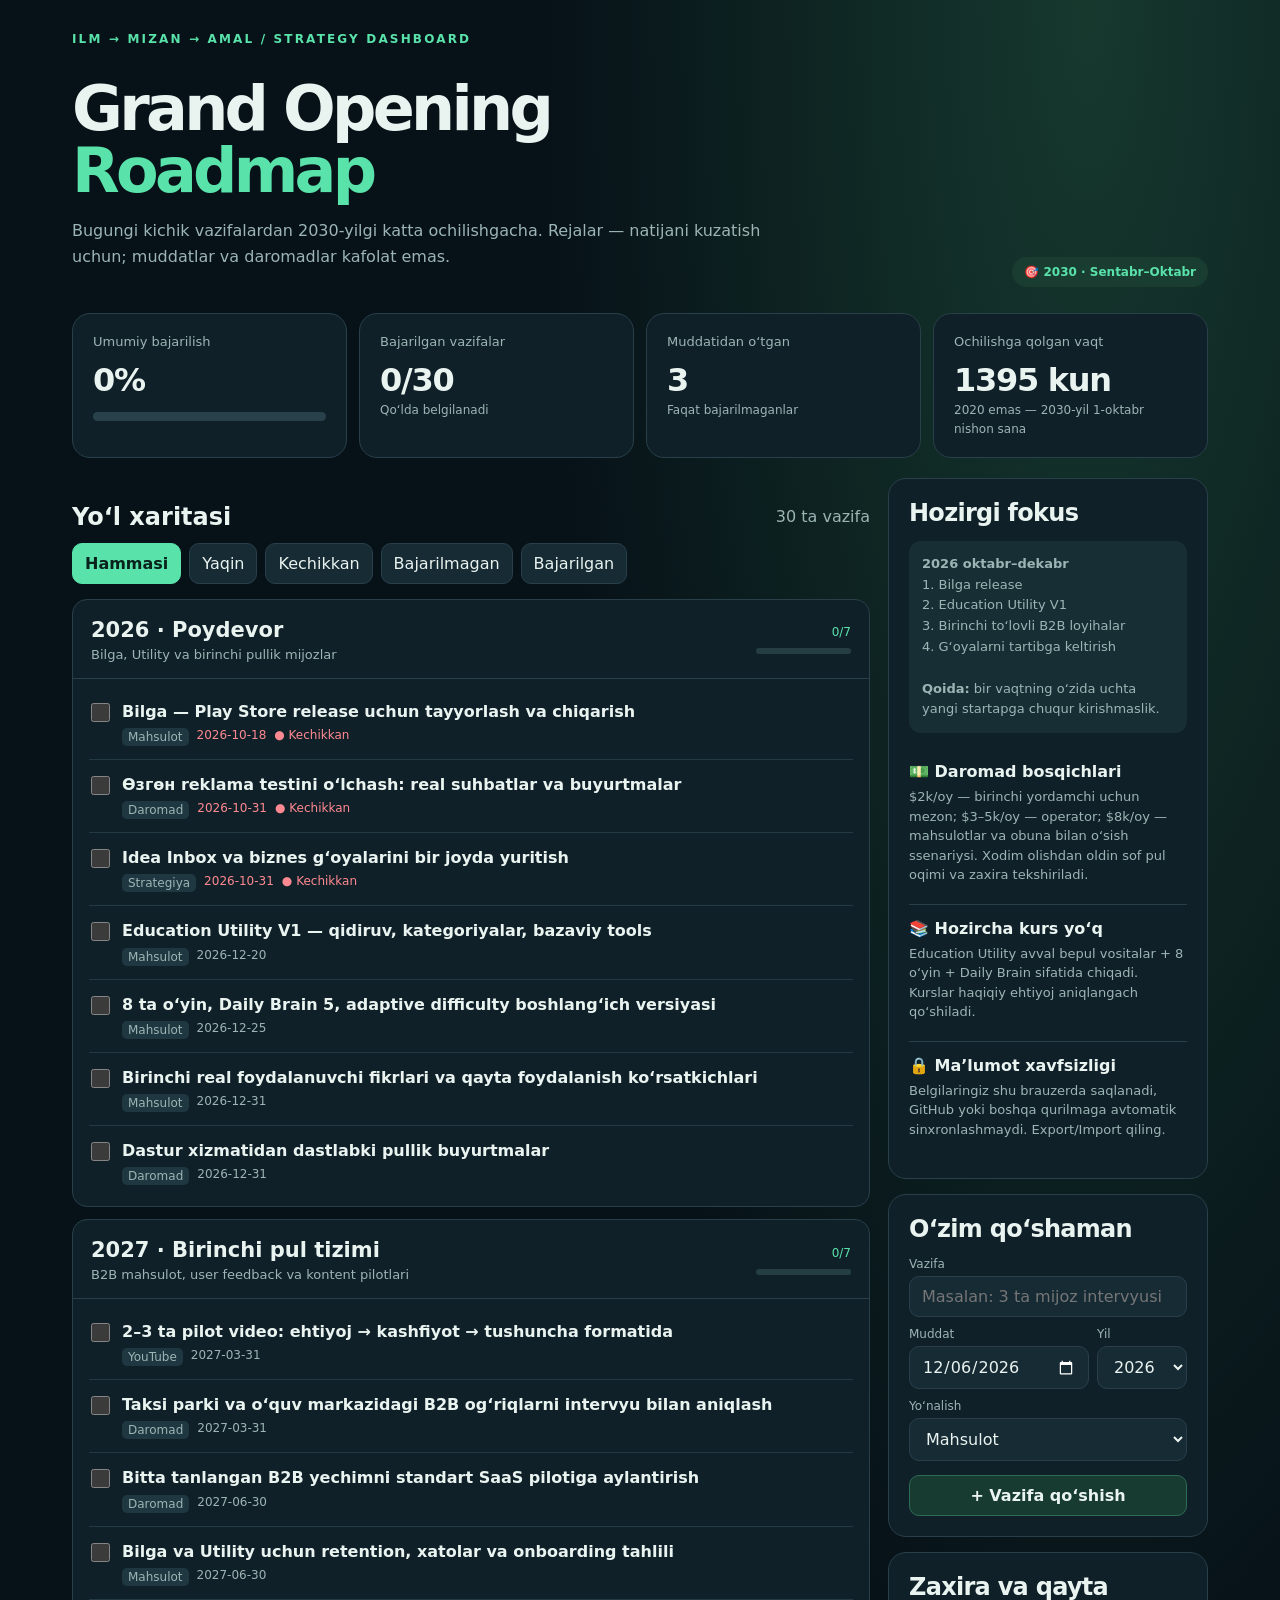
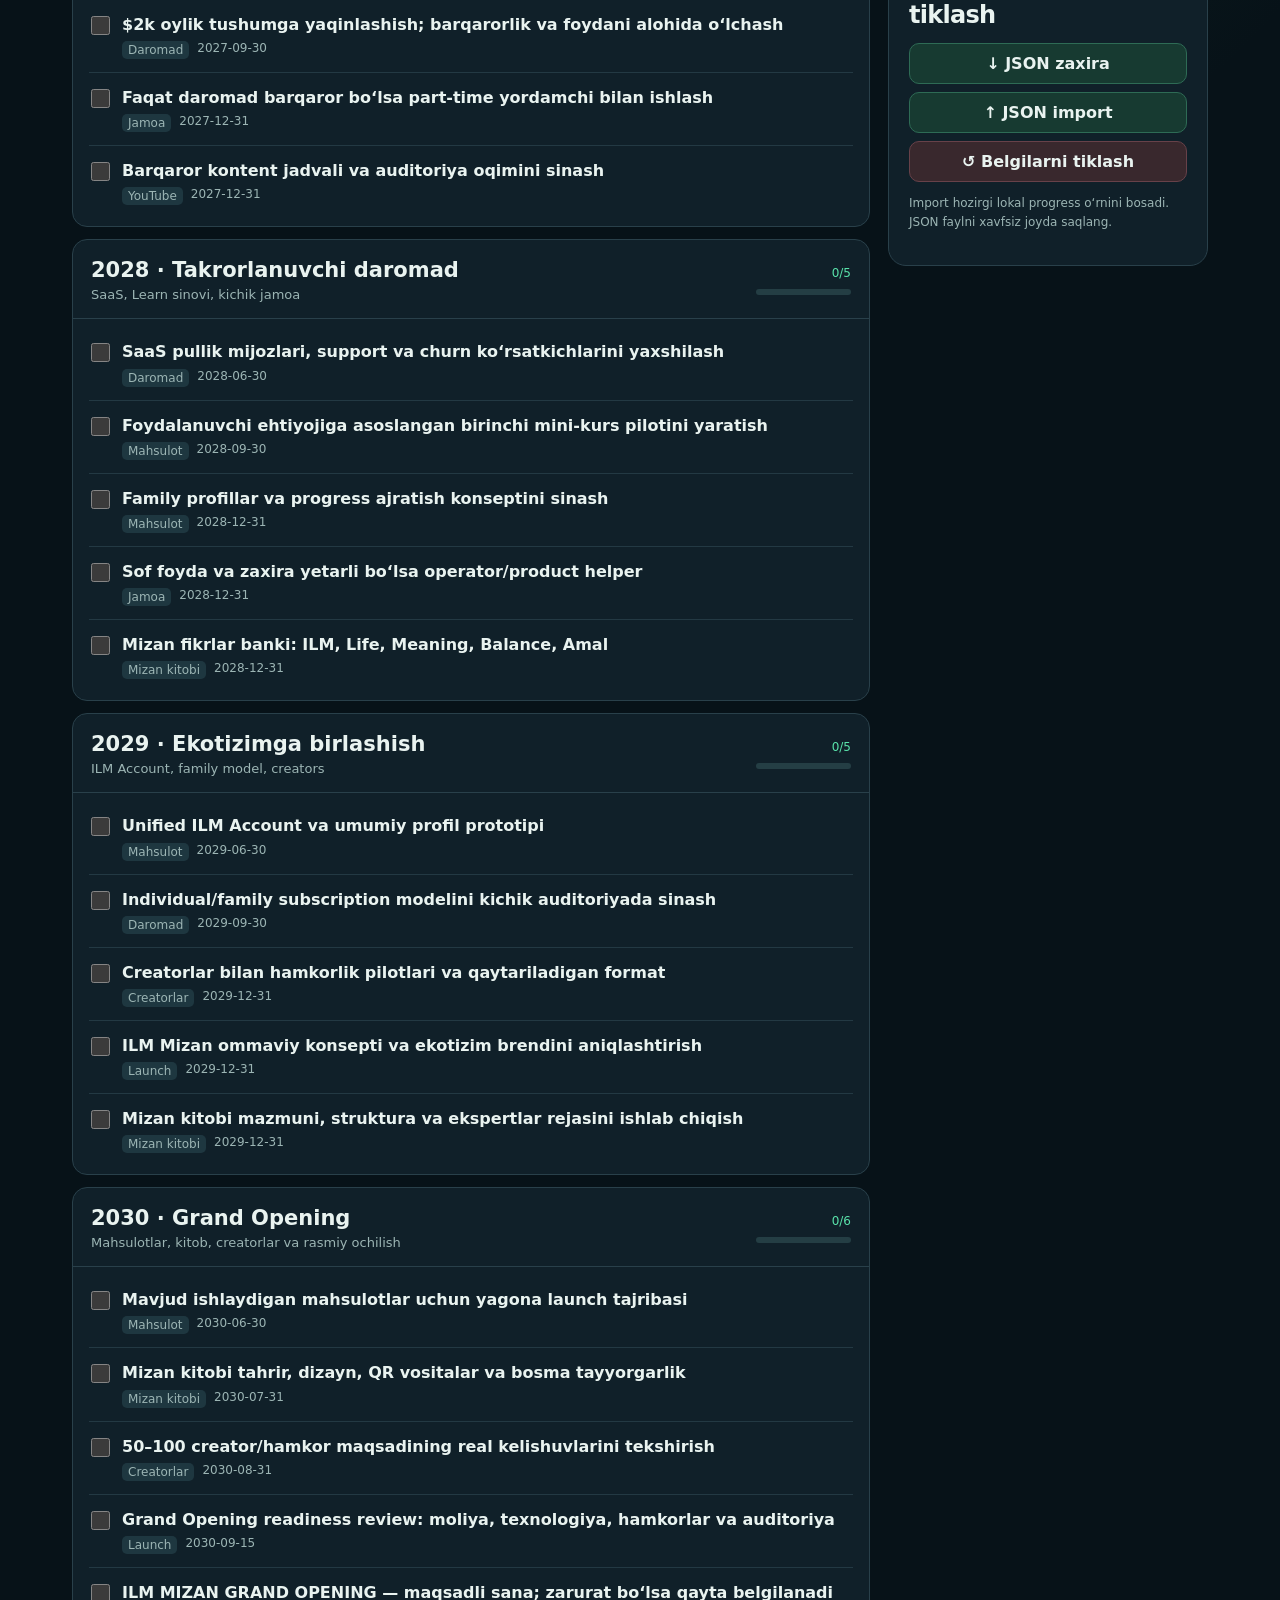
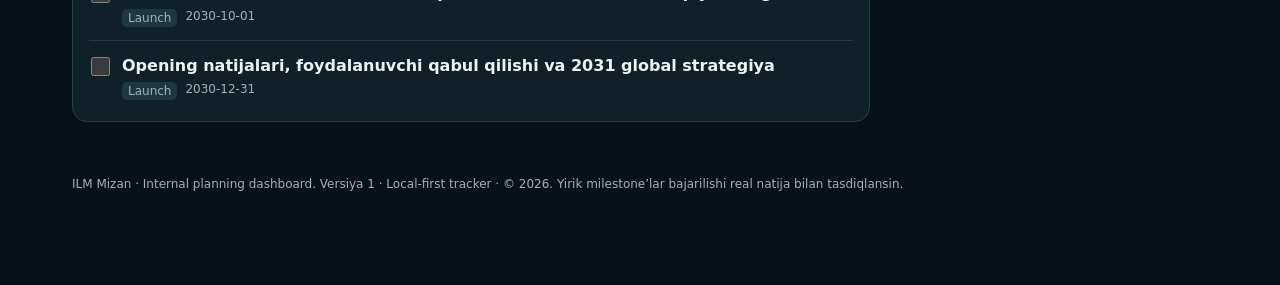
==== index.html @ 375d5551 "Build responsive ILM Mizan roadmap tracker dashboard" ====
<!doctype html>
<html lang="uz">
<head>
<meta charset="utf-8"><meta name="viewport" content="width=device-width, initial-scale=1">
<meta name="theme-color" content="#09141b">
<title>ILM Mizan · Grand Opening Roadmap</title>
<style>
:root{color-scheme:dark;--bg:#071218;--card:#102029;--card2:#142a33;--line:#29404a;--text:#e9f3f0;--muted:#9cb5b4;--a:#59e2aa;--amber:#ffcc7c;--red:#ff8990;--radius:18px;font-family:Inter,ui-sans-serif,system-ui,-apple-system,Segoe UI,sans-serif}
*{box-sizing:border-box}body{margin:0;background:radial-gradient(ellipse at 85% 0%,#16392e 0,transparent 35%),var(--bg);color:var(--text)}button,input,select,textarea{font:inherit}button{cursor:pointer}a{color:var(--a)}.shell{max-width:1180px;padding:32px 22px 90px;margin:auto}.eyebrow{letter-spacing:.18em;text-transform:uppercase;color:var(--a);font-size:12px;font-weight:800}.hero{display:flex;justify-content:space-between;align-items:end;gap:20px;margin:22px 0 26px}.hero h1{font-size:clamp(33px,5vw,62px);letter-spacing:-.06em;line-height:1;margin:10px 0}.hero p{color:var(--muted);max-width:720px;line-height:1.65}.pill{display:inline-block;padding:8px 12px;background:#1a3d32;border-radius:99px;color:var(--a);font-size:12px;font-weight:700}.cards{display:grid;grid-template-columns:repeat(4,1fr);gap:12px}.card,.panel{border:1px solid var(--line);border-radius:var(--radius);background:var(--card);padding:20px}.card .k{color:var(--muted);font-size:13px}.card .v{font-size:32px;font-weight:800;letter-spacing:-.04em;margin-top:12px}.card small{color:var(--muted);font-size:12px}.progress{height:9px;background:#29414a;border-radius:15px;overflow:hidden;margin-top:13px}.progress span{display:block;height:100%;background:linear-gradient(90deg,#35a886,var(--a));width:0;transition:width .25s}.layout{display:grid;grid-template-columns:1fr 320px;gap:18px;margin-top:20px}.panel h2{margin:0 0 14px;letter-spacing:-.03em}.muted{color:var(--muted)}.sectionhead{display:flex;justify-content:space-between;align-items:center;gap:12px;margin:25px 0 12px}.sectionhead h2{margin:0}.filters{display:flex;gap:8px;flex-wrap:wrap}.filters button,.action,select,input,textarea{border:1px solid var(--line);border-radius:10px;color:var(--text);background:#172b35;padding:10px 12px}.filters button.active{background:var(--a);color:#08231b;border-color:var(--a);font-weight:750}.year{border:1px solid var(--line);border-radius:15px;background:var(--card);margin-bottom:12px;overflow:hidden}.yearhead{padding:18px 18px 16px;display:flex;align-items:center;justify-content:space-between;gap:12px}.yearhead h3{margin:0;font-size:21px}.yearhead p{color:var(--muted);font-size:13px;margin:5px 0 0}.yearbody{border-top:1px solid var(--line);padding:8px 16px}.task{display:flex;gap:12px;align-items:start;padding:13px 2px;border-bottom:1px solid #233943}.task:last-child{border-bottom:0}.task input{width:19px;height:19px;accent-color:var(--a);margin:3px 0}.taskmain{flex:1;min-width:0}.tasktitle{font-weight:680;line-height:1.45}.done .tasktitle{text-decoration:line-through;color:#87a39c}.meta{display:flex;gap:8px;flex-wrap:wrap;margin-top:5px;font-size:12px;color:var(--muted)}.tag{border-radius:5px;padding:2px 6px;background:#1e3740}.late{color:var(--red)}.upcoming{color:var(--amber)}.side-block{padding:14px 0;border-bottom:1px solid var(--line)}.side-block:last-child{border:none}.side-block b{display:block;margin-bottom:6px}.side-block p{font-size:13px;line-height:1.5;color:var(--muted);margin:5px 0}.stack{display:flex;flex-direction:column;gap:8px}.action{background:#173a31;border-color:#2e6b55;font-weight:700}.action:hover{filter:brightness(1.15)}input:not([type=checkbox]),select,textarea{width:100%}label{font-size:12px;color:var(--muted);display:block;margin:10px 0 5px}.newtask{display:grid;grid-template-columns:2fr 1fr;gap:8px}.note{font-size:12px;color:var(--muted);line-height:1.6}.foot{margin-top:40px;color:var(--muted);font-size:12px;line-height:1.7}.empty{padding:18px;color:var(--muted)}.yearstats{font-size:12px;color:var(--a)}.details{margin-bottom:15px;border-radius:12px;background:#182e35;padding:13px;font-size:13px;line-height:1.6;color:var(--muted)}.bar{height:6px;background:#243e44;border-radius:10px;margin-top:9px;overflow:hidden}.bar>span{height:100%;background:var(--a);display:block}.titleline{display:flex;align-items:center;gap:10px;flex-wrap:wrap}.delete{border:0;background:none;color:#829d9b;font-size:16px}.delete:hover{color:var(--red)}[hidden]{display:none!important}
@media(max-width:870px){.layout{grid-template-columns:1fr}.cards{grid-template-columns:repeat(2,1fr)}}@media(max-width:550px){.shell{padding:20px 13px 70px}.hero{display:block}.cards{gap:8px}.card{padding:14px}.card .v{font-size:25px}.panel{padding:15px}.newtask{grid-template-columns:1fr}.yearhead{padding:15px}.yearbody{padding:7px 12px}}
</style>
</head>
<body><main class="shell">
<div class="eyebrow">ILM → MIZAN → AMAL / Strategy Dashboard</div>
<div class="hero"><div><h1>Grand Opening<br><span style="color:var(--a)">Roadmap</span></h1><p>Bugungi kichik vazifalardan 2030-yilgi katta ochilishgacha. Rejalar — natijani kuzatish uchun; muddatlar va daromadlar kafolat emas.</p></div><div class="pill">🎯 2030 · Sentabr–Oktabr</div></div>
<section class="cards">
<div class="card"><div class="k">Umumiy bajarilish</div><div class="v" id="overall">0%</div><div class="progress"><span id="overallBar"></span></div></div>
<div class="card"><div class="k">Bajarilgan vazifalar</div><div class="v" id="completed">0/0</div><small>Qo‘lda belgilanadi</small></div>
<div class="card"><div class="k">Muddatidan o‘tgan</div><div class="v" id="overdue">0</div><small>Faqat bajarilmaganlar</small></div>
<div class="card"><div class="k">Ochilishga qolgan vaqt</div><div class="v" id="countdown">—</div><small>2020 emas — 2030-yil 1-oktabr nishon sana</small></div>
</section>
<div class="layout"><div>
<div class="sectionhead"><h2>Yo‘l xaritasi</h2><span class="muted" id="viewCount"></span></div>
<div class="filters" id="filters"><button data-filter="all" class="active">Hammasi</button><button data-filter="soon">Yaqin</button><button data-filter="late">Kechikkan</button><button data-filter="open">Bajarilmagan</button><button data-filter="done">Bajarilgan</button></div>
<div id="years" style="margin-top:15px"></div>
</div><aside>
<section class="panel"><h2>Hozirgi fokus</h2>
<div class="details"><strong>2026 oktabr–dekabr</strong><br>1. Bilga release<br>2. Education Utility V1<br>3. Birinchi to‘lovli B2B loyihalar<br>4. G‘oyalarni tartibga keltirish<br><br><strong>Qoida:</strong> bir vaqtning o‘zida uchta yangi startapga chuqur kirishmaslik.</div>
<div class="side-block"><b>💵 Daromad bosqichlari</b><p>$2k/oy — birinchi yordamchi uchun mezon; $3–5k/oy — operator; $8k/oy — mahsulotlar va obuna bilan o‘sish ssenariysi. Xodim olishdan oldin sof pul oqimi va zaxira tekshiriladi.</p></div>
<div class="side-block"><b>📚 Hozircha kurs yo‘q</b><p>Education Utility avval bepul vositalar + 8 o‘yin + Daily Brain sifatida chiqadi. Kurslar haqiqiy ehtiyoj aniqlangach qo‘shiladi.</p></div>
<div class="side-block"><b>🔒 Ma’lumot xavfsizligi</b><p>Belgilaringiz shu brauzerda saqlanadi, GitHub yoki boshqa qurilmaga avtomatik sinxronlashmaydi. Export/Import qiling.</p></div>
</section>
<section class="panel" style="margin-top:15px"><h2>O‘zim qo‘shaman</h2>
<form id="addForm">
<label>Vazifa</label><input id="taskName" maxlength="140" required placeholder="Masalan: 3 ta mijoz intervyusi">
<div class="newtask"><div><label>Muddat</label><input id="taskDate" type="date" required></div><div><label>Yil</label><select id="taskYear"><option>2026</option><option>2027</option><option>2028</option><option>2029</option><option>2030</option></select></div></div>
<label>Yo‘nalish</label><select id="taskGroup"><option>Mahsulot</option><option>Daromad</option><option>YouTube</option><option>Jamoa</option><option>Creatorlar</option><option>Mizan kitobi</option><option>Launch</option></select>
<button type="submit" class="action" style="width:100%;margin-top:14px">+ Vazifa qo‘shish</button></form>
</section>
<section class="panel" style="margin-top:15px"><h2>Zaxira va qayta tiklash</h2>
<div class="stack"><button class="action" id="export">↓ JSON zaxira</button><button class="action" id="importBtn">↑ JSON import</button><input type="file" id="importFile" accept=".json,application/json" hidden><button class="action" id="reset" style="background:#39282d;border-color:#674149">↺ Belgilarni tiklash</button></div><p class="note">Import hozirgi lokal progress o‘rnini bosadi. JSON faylni xavfsiz joyda saqlang.</p></section>
</aside></div>
<footer class="foot">ILM Mizan · Internal planning dashboard. Versiya 1 · Local-first tracker · © 2026. Yirik milestone’lar bajarilishi real natija bilan tasdiqlansin.</footer>
</main>
<script>
const BASE=[
{id:"26bilga",y:2026,date:"2026-10-18",g:"Mahsulot",t:"Bilga — Play Store release uchun tayyorlash va chiqarish"},
{id:"26ads",y:2026,date:"2026-10-31",g:"Daromad",t:"Өзгөн reklama testini o‘lchash: real suhbatlar va buyurtmalar"},
{id:"26ideas",y:2026,date:"2026-10-31",g:"Strategiya",t:"Idea Inbox va biznes g‘oyalarini bir joyda yuritish"},
{id:"26util",y:2026,date:"2026-12-20",g:"Mahsulot",t:"Education Utility V1 — qidiruv, kategoriyalar, bazaviy tools"},
{id:"26games",y:2026,date:"2026-12-25",g:"Mahsulot",t:"8 ta o‘yin, Daily Brain 5, adaptive difficulty boshlang‘ich versiyasi"},
{id:"26users",y:2026,date:"2026-12-31",g:"Mahsulot",t:"Birinchi real foydalanuvchi fikrlari va qayta foydalanish ko‘rsatkichlari"},
{id:"26clients",y:2026,date:"2026-12-31",g:"Daromad",t:"Dastur xizmatidan dastlabki pullik buyurtmalar"},
{id:"27video",y:2027,date:"2027-03-31",g:"YouTube",t:"2–3 ta pilot video: ehtiyoj → kashfiyot → tushuncha formatida"},
{id:"27interview",y:2027,date:"2027-03-31",g:"Daromad",t:"Taksi parki va o‘quv markazidagi B2B og‘riqlarni intervyu bilan aniqlash"},
{id:"27saas",y:2027,date:"2027-06-30",g:"Daromad",t:"Bitta tanlangan B2B yechimni standart SaaS pilotiga aylantirish"},
{id:"27ret",y:2027,date:"2027-06-30",g:"Mahsulot",t:"Bilga va Utility uchun retention, xatolar va onboarding tahlili"},
{id:"27rev",y:2027,date:"2027-09-30",g:"Daromad",t:"$2k oylik tushumga yaqinlashish; barqarorlik va foydani alohida o‘lchash"},
{id:"27ops",y:2027,date:"2027-12-31",g:"Jamoa",t:"Faqat daromad barqaror bo‘lsa part-time yordamchi bilan ishlash"},
{id:"27channel",y:2027,date:"2027-12-31",g:"YouTube",t:"Barqaror kontent jadvali va auditoriya oqimini sinash"},
{id:"28saas",y:2028,date:"2028-06-30",g:"Daromad",t:"SaaS pullik mijozlari, support va churn ko‘rsatkichlarini yaxshilash"},
{id:"28learn",y:2028,date:"2028-09-30",g:"Mahsulot",t:"Foydalanuvchi ehtiyojiga asoslangan birinchi mini-kurs pilotini yaratish"},
{id:"28family",y:2028,date:"2028-12-31",g:"Mahsulot",t:"Family profillar va progress ajratish konseptini sinash"},
{id:"28team",y:2028,date:"2028-12-31",g:"Jamoa",t:"Sof foyda va zaxira yetarli bo‘lsa operator/product helper"},
{id:"28book",y:2028,date:"2028-12-31",g:"Mizan kitobi",t:"Mizan fikrlar banki: ILM, Life, Meaning, Balance, Amal"},
{id:"29account",y:2029,date:"2029-06-30",g:"Mahsulot",t:"Unified ILM Account va umumiy profil prototipi"},
{id:"29sub",y:2029,date:"2029-09-30",g:"Daromad",t:"Individual/family subscription modelini kichik auditoriyada sinash"},
{id:"29creators",y:2029,date:"2029-12-31",g:"Creatorlar",t:"Creatorlar bilan hamkorlik pilotlari va qaytariladigan format"},
{id:"29brand",y:2029,date:"2029-12-31",g:"Launch",t:"ILM Mizan ommaviy konsepti va ekotizim brendini aniqlashtirish"},
{id:"29book",y:2029,date:"2029-12-31",g:"Mizan kitobi",t:"Mizan kitobi mazmuni, struktura va ekspertlar rejasini ishlab chiqish"},
{id:"30products",y:2030,date:"2030-06-30",g:"Mahsulot",t:"Mavjud ishlaydigan mahsulotlar uchun yagona launch tajribasi"},
{id:"30book",y:2030,date:"2030-07-31",g:"Mizan kitobi",t:"Mizan kitobi tahrir, dizayn, QR vositalar va bosma tayyorgarlik"},
{id:"30creators",y:2030,date:"2030-08-31",g:"Creatorlar",t:"50–100 creator/hamkor maqsadining real kelishuvlarini tekshirish"},
{id:"30launch",y:2030,date:"2030-09-15",g:"Launch",t:"Grand Opening readiness review: moliya, texnologiya, hamkorlar va auditoriya"},
{id:"30event",y:2030,date:"2030-10-01",g:"Launch",t:"ILM MIZAN GRAND OPENING — maqsadli sana; zarurat bo‘lsa qayta belgilanadi"},
{id:"30follow",y:2030,date:"2030-12-31",g:"Launch",t:"Opening natijalari, foydalanuvchi qabul qilishi va 2031 global strategiya"}
];
const META={
2026:["Poydevor","Bilga, Utility va birinchi pullik mijozlar"],
2027:["Birinchi pul tizimi","B2B mahsulot, user feedback va kontent pilotlari"],
2028:["Takrorlanuvchi daromad","SaaS, Learn sinovi, kichik jamoa"],
2029:["Ekotizimga birlashish","ILM Account, family model, creators"],
2030:["Grand Opening","Mahsulotlar, kitob, creatorlar va rasmiy ochilish"]};
const KEY="ilm-mizan-timeline-v1";
let stored={done:{},extra:[]};
try{const v=JSON.parse(localStorage.getItem(KEY)||"null");if(v&&typeof v==="object")stored={done:v.done||{},extra:Array.isArray(v.extra)?v.extra:[]}}catch(e){}
let filter="all";
const $=s=>document.querySelector(s);
const save=()=>localStorage.setItem(KEY,JSON.stringify(stored));
const all=()=>BASE.concat(stored.extra);
const esc=s=>String(s).replace(/[&<>"']/g,c=>({"&":"&amp;","<":"&lt;",">":"&gt;",'"':"&quot;","'":"&#39;"}[c]));
const today=()=>{const d=new Date();return [d.getFullYear(),String(d.getMonth()+1).padStart(2,"0"),String(d.getDate()).padStart(2,"0")].join("-")};
function render(){
const tasks=all(), now=today(),completed=tasks.filter(t=>stored.done[t.id]).length,late=tasks.filter(t=>!stored.done[t.id]&&t.date<now).length;
const percent=tasks.length?Math.round(completed/tasks.length*100):0;
$("#overall").textContent=percent+"%";$("#overallBar").style.width=percent+"%";$("#completed").textContent=completed+"/"+tasks.length;$("#overdue").textContent=late;
const launch=new Date("2030-10-01T00:00:00"),days=Math.ceil((launch-new Date())/86400000);$("#countdown").textContent=days>0?days+" kun":"0 kun"; 
let count=0, h="";
for(const y of [2026,2027,2028,2029,2030]){
const each=tasks.filter(t=>t.y===y).sort((a,b)=>a.date.localeCompare(b.date));
const visible=each.filter(t=>filter==="all"||filter==="done"&&stored.done[t.id]||filter==="open"&&!stored.done[t.id]||filter==="late"&&!stored.done[t.id]&&t.date<now||filter==="soon"&&!stored.done[t.id]&&t.date>=now&&t.date<=new Date(Date.now()+45*86400000).toISOString().slice(0,10));
if(!visible.length)continue;count+=visible.length;
const cnt=each.filter(t=>stored.done[t.id]).length;
h+='<section class="year"><div class="yearhead"><div><h3>'+y+' · '+META[y][0]+'</h3><p>'+META[y][1]+'</p></div><div style="text-align:right;min-width:95px"><div class="yearstats">'+cnt+'/'+each.length+'</div><div class="bar"><span style="width:'+(100*cnt/each.length)+'%"></span></div></div></div><div class="yearbody">';
for(const t of visible){const checked=!!stored.done[t.id],isLate=!checked&&t.date<now;
h+='<div class="task '+(checked?'done':'')+'"><input type="checkbox" aria-label="Bajarildi: '+esc(t.t)+'" data-toggle="'+esc(t.id)+'" '+(checked?'checked':'')+'><div class="taskmain"><div class="tasktitle">'+esc(t.t)+'</div><div class="meta"><span class="tag">'+esc(t.g)+'</span><span class="'+(isLate?'late':'')+'">'+esc(t.date)+'</span>'+(isLate?'<span class="late">● Kechikkan</span>':'')+'</div></div>'+(t.custom?'<button class="delete" title="O‘chirish" data-remove="'+esc(t.id)+'">×</button>':'')+'</div>';}
h+='</div></section>';
}
$("#years").innerHTML=h||'<div class="empty">Bu filtr bo‘yicha vazifa topilmadi.</div>';$("#viewCount").textContent=count+" ta vazifa";
document.querySelectorAll("[data-toggle]").forEach(el=>el.addEventListener("change",e=>{stored.done[el.dataset.toggle]=e.target.checked;save();render()}));
document.querySelectorAll("[data-remove]").forEach(el=>el.addEventListener("click",()=>{if(confirm("Vazifani o‘chirasizmi?")){stored.extra=stored.extra.filter(x=>x.id!==el.dataset.remove);delete stored.done[el.dataset.remove];save();render()}}));
}
$("#filters").addEventListener("click",e=>{const b=e.target.closest("[data-filter]");if(!b)return;filter=b.dataset.filter;document.querySelectorAll("[data-filter]").forEach(x=>x.classList.toggle("active",x===b));render()});
$("#addForm").addEventListener("submit",e=>{e.preventDefault();const t=$("#taskName").value.trim(),date=$("#taskDate").value,y=+$("#taskYear").value;if(!t||!date)return;stored.extra.push({id:"custom-"+Date.now()+"-"+Math.random().toString(36).slice(2),t,date,y,g:$("#taskGroup").value,custom:true});save();e.target.reset();render()});
$("#taskDate").value=today();
$("#export").addEventListener("click",()=>{const blob=new Blob([JSON.stringify({version:1,exportedAt:new Date().toISOString(),...stored},null,2)],{type:"application/json"}),url=URL.createObjectURL(blob),a=document.createElement("a");a.href=url;a.download="ilm-mizan-roadmap-backup.json";a.click();setTimeout(()=>URL.revokeObjectURL(url),1000)});
$("#importBtn").addEventListener("click",()=>$("#importFile").click());
$("#importFile").addEventListener("change",async e=>{const f=e.target.files[0];if(!f)return;try{const data=JSON.parse(await f.text());if(!data.done||!Array.isArray(data.extra))throw Error("Noto‘g‘ri zaxira formati");if(!confirm("Joriy lokal natijalarni import bilan almashtirasizmi?"))return;stored={done:data.done,extra:data.extra};save();render();alert("Import bajarildi")}catch(err){alert("Import xatosi: "+err.message)}finally{e.target.value=""}});
$("#reset").addEventListener("click",()=>{if(confirm("Barcha belgilangan natijalar va o‘zingiz qo‘shgan vazifalar o‘chadi. Davom etasizmi?")){stored={done:{},extra:[]};save();render()}});
render();
</script></body></html>
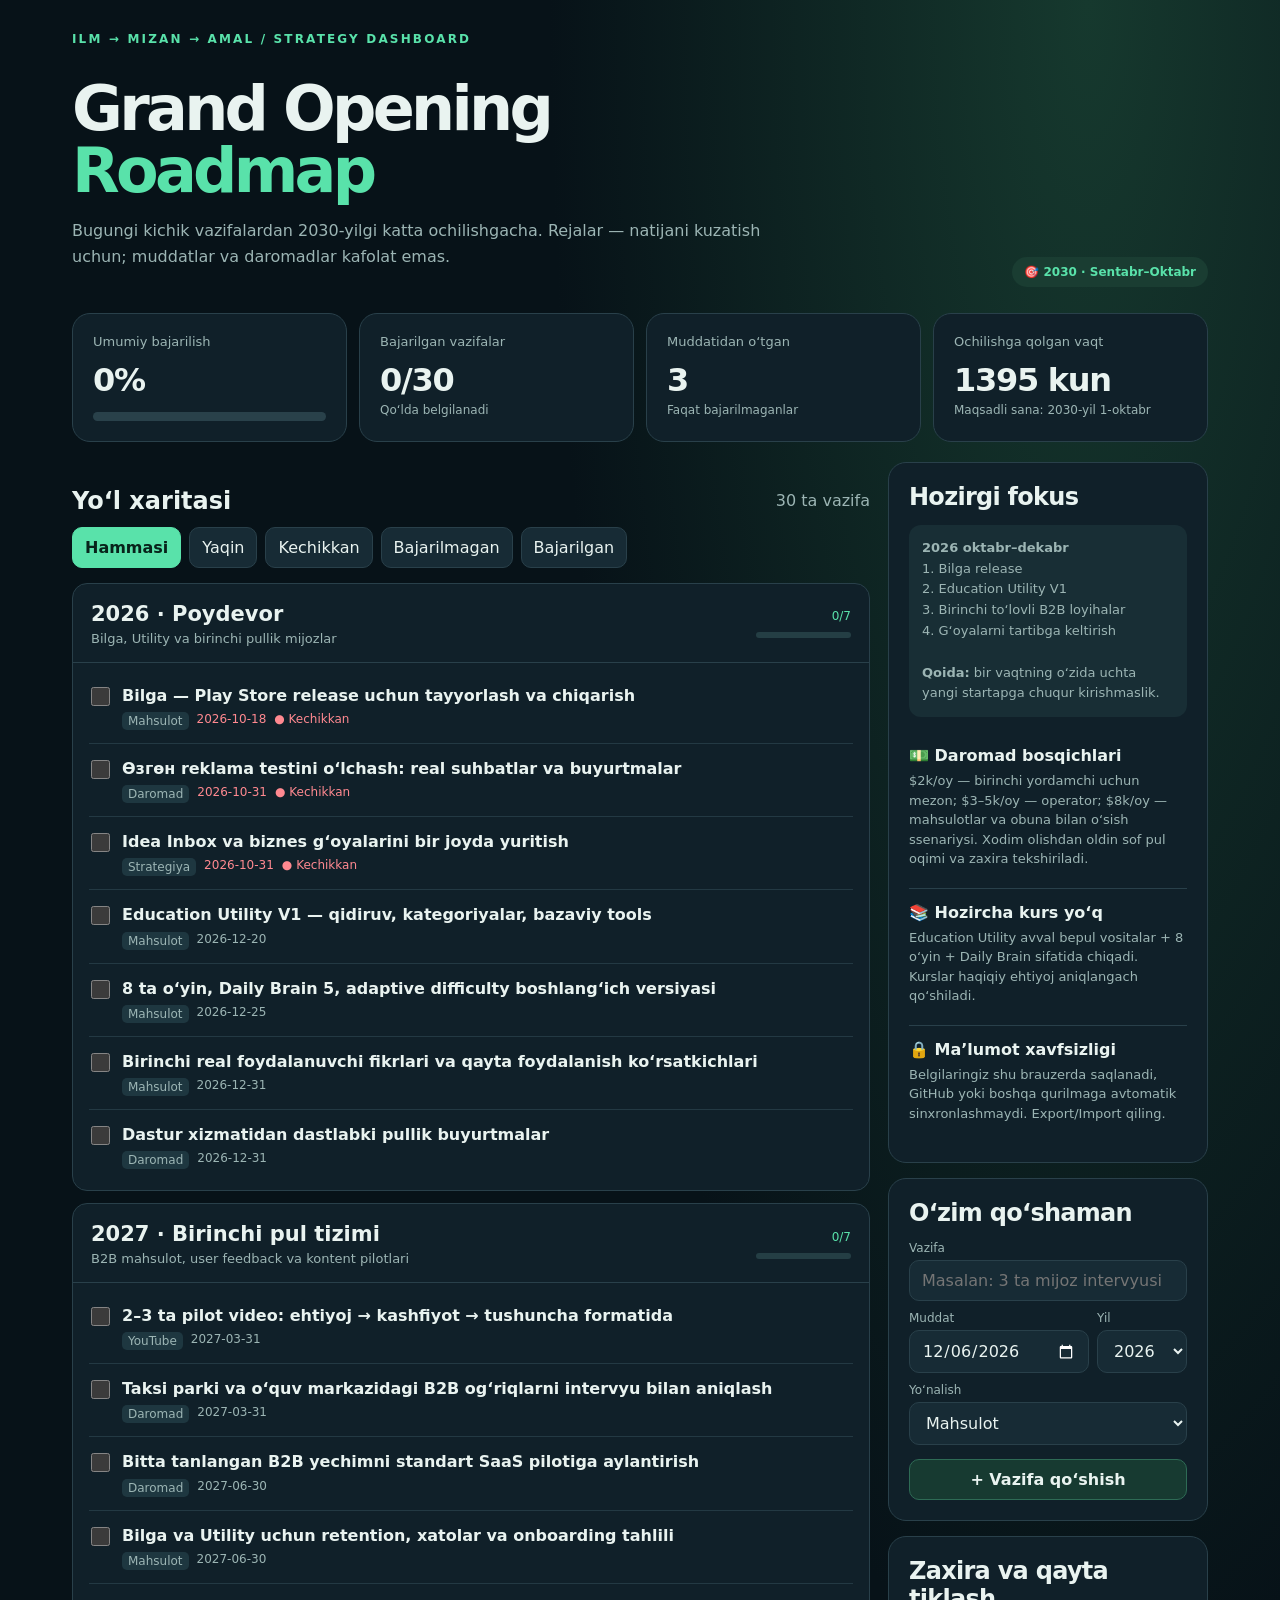
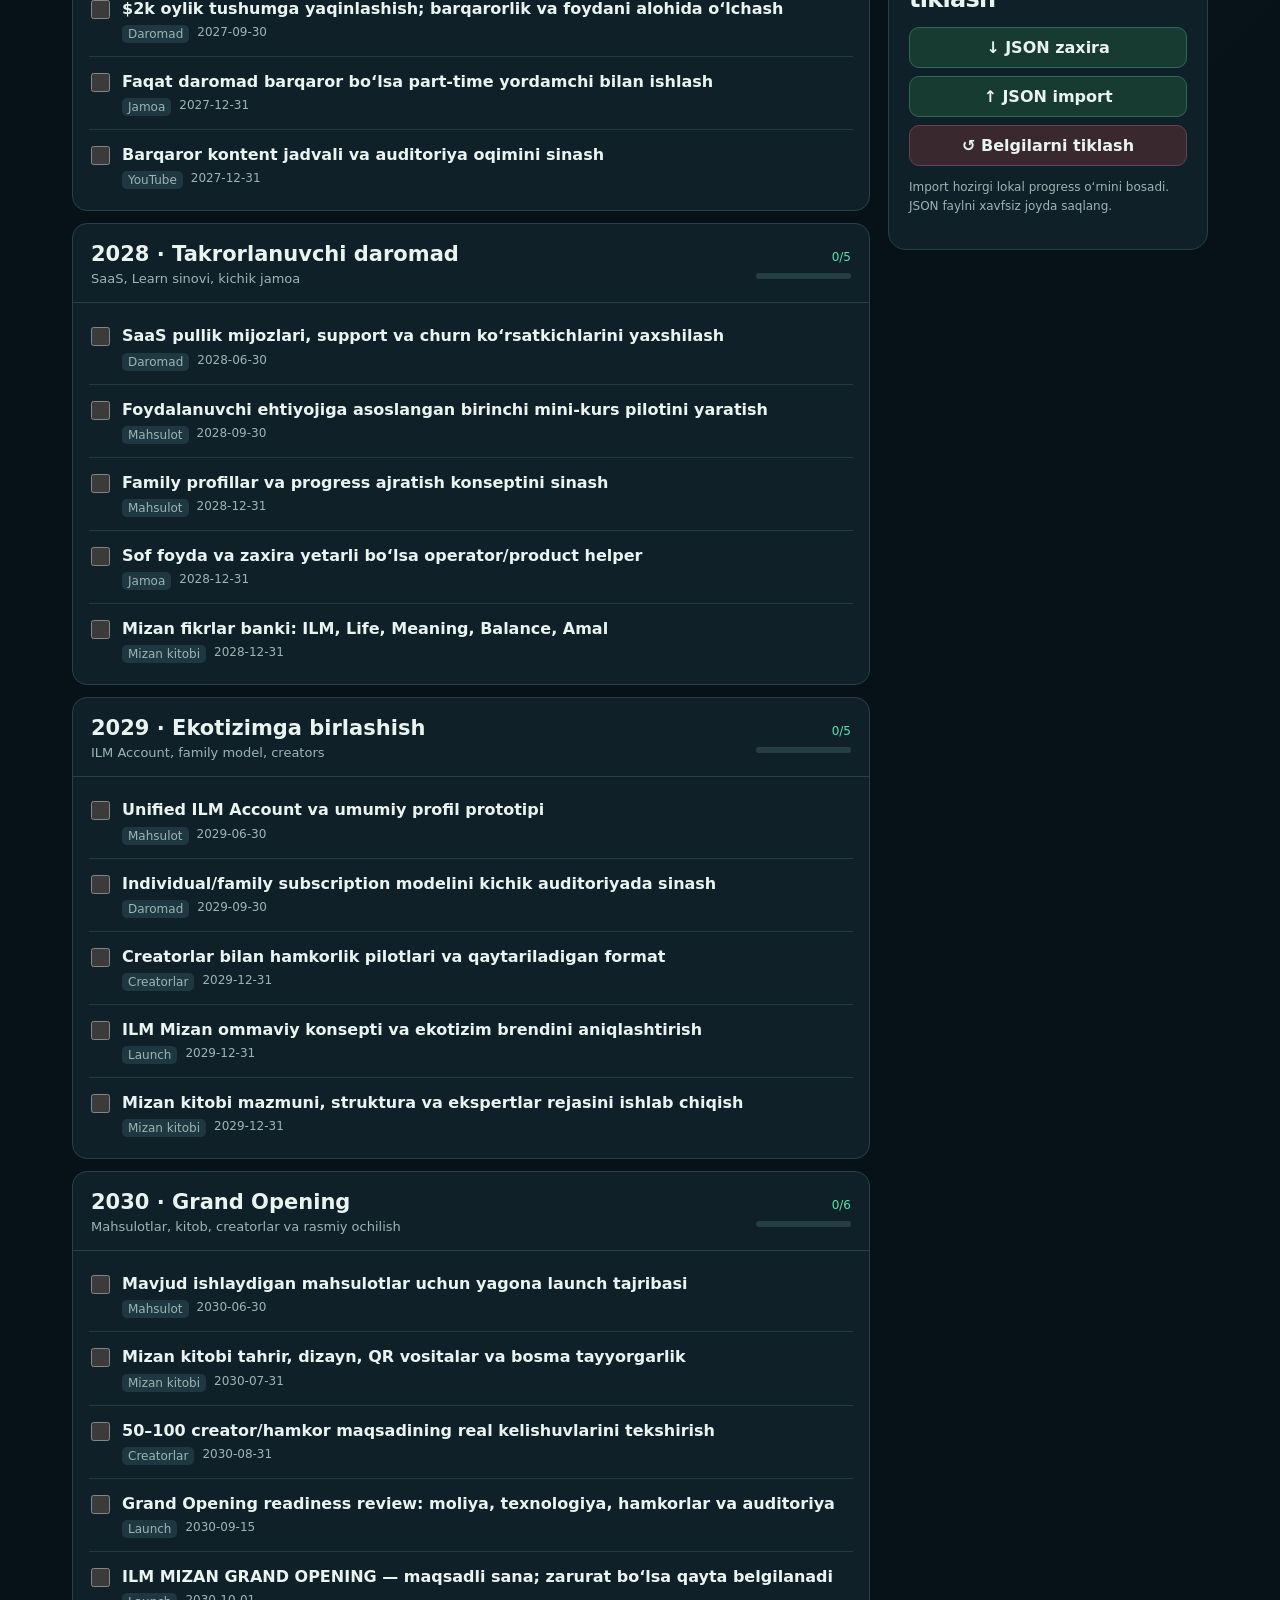
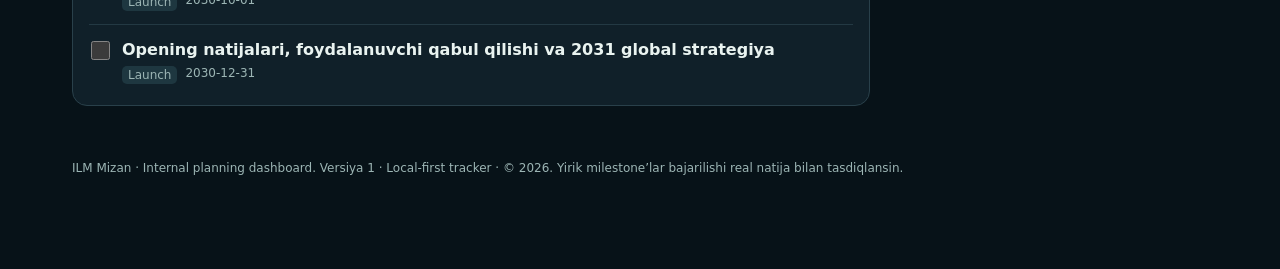
==== commit ee722082: "Polish opening date label" ====
--- a/index.html
+++ b/index.html
@@ -17,7 +17,7 @@
 <div class="card"><div class="k">Umumiy bajarilish</div><div class="v" id="overall">0%</div><div class="progress"><span id="overallBar"></span></div></div>
 <div class="card"><div class="k">Bajarilgan vazifalar</div><div class="v" id="completed">0/0</div><small>Qo‘lda belgilanadi</small></div>
 <div class="card"><div class="k">Muddatidan o‘tgan</div><div class="v" id="overdue">0</div><small>Faqat bajarilmaganlar</small></div>
-<div class="card"><div class="k">Ochilishga qolgan vaqt</div><div class="v" id="countdown">—</div><small>2020 emas — 2030-yil 1-oktabr nishon sana</small></div>
+<div class="card"><div class="k">Ochilishga qolgan vaqt</div><div class="v" id="countdown">—</div><small>Maqsadli sana: 2030-yil 1-oktabr</small></div>
 </section>
 <div class="layout"><div>
 <div class="sectionhead"><h2>Yo‘l xaritasi</h2><span class="muted" id="viewCount"></span></div>
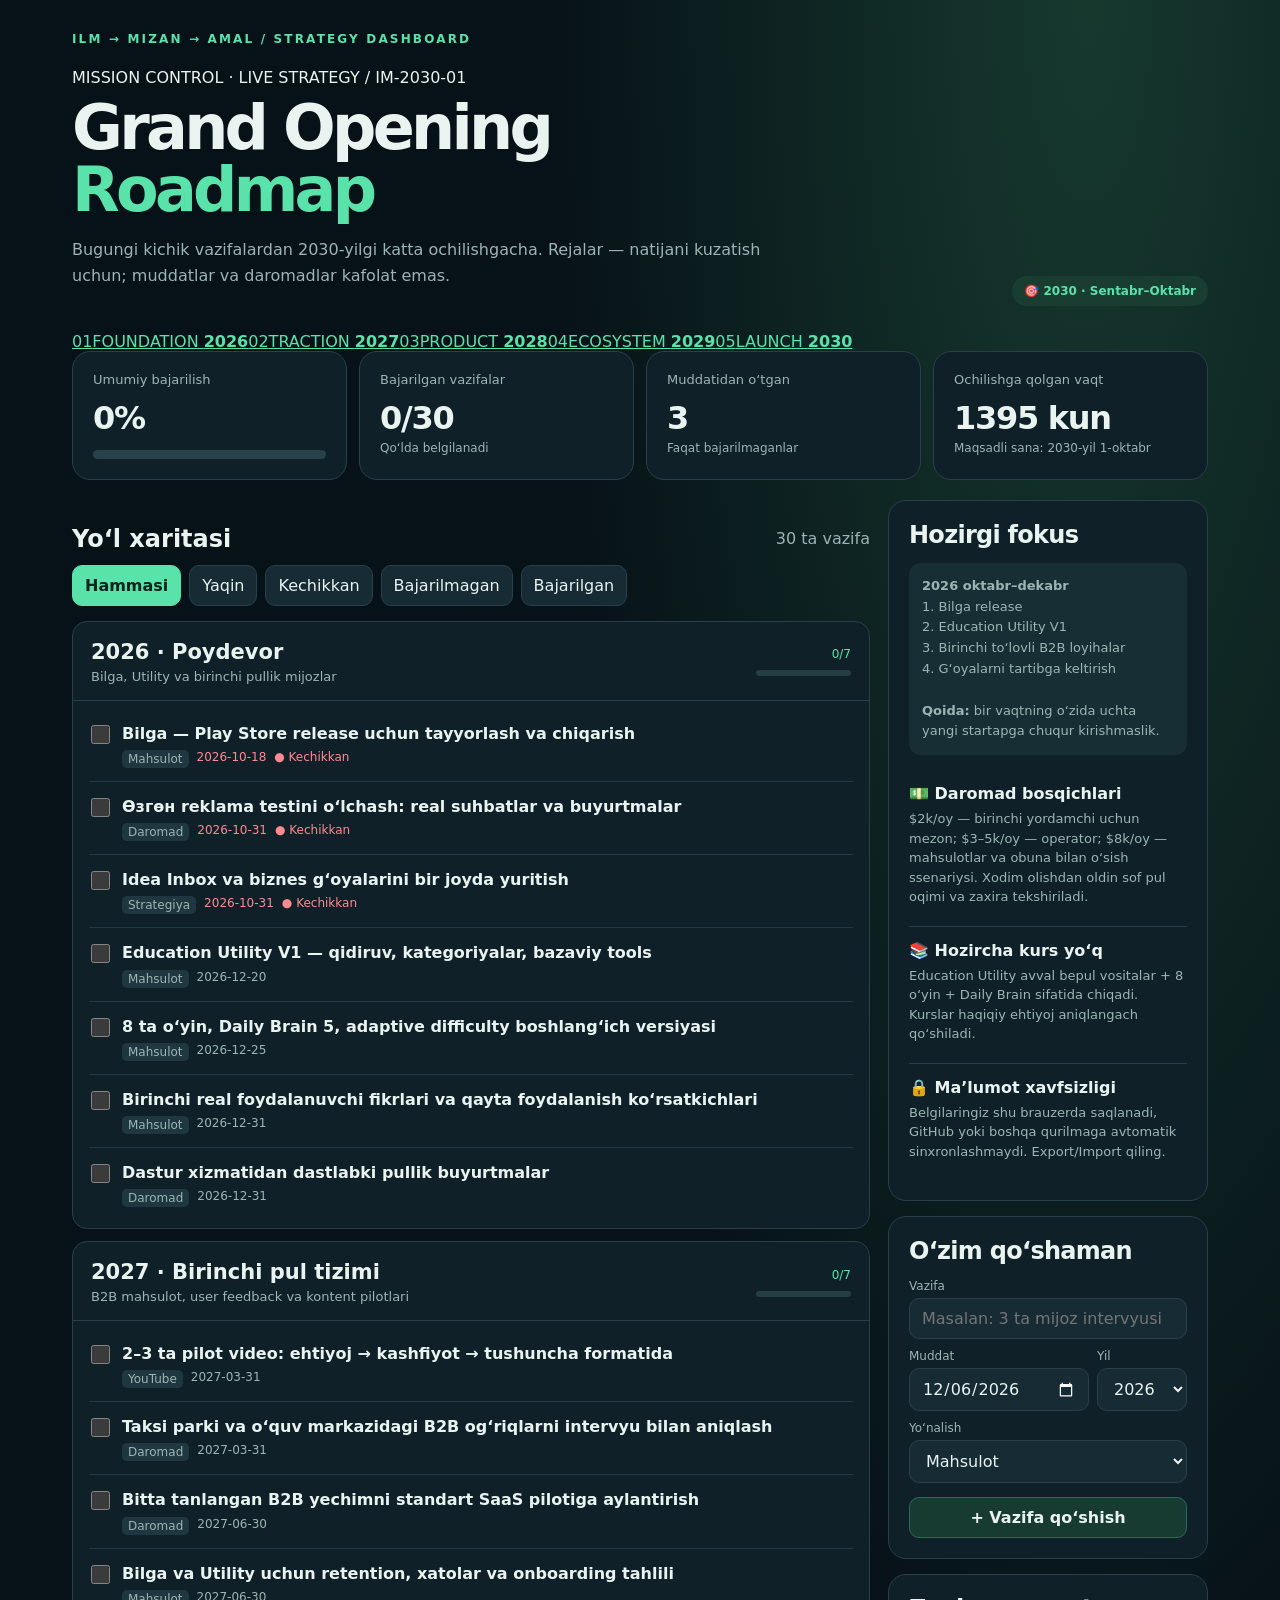
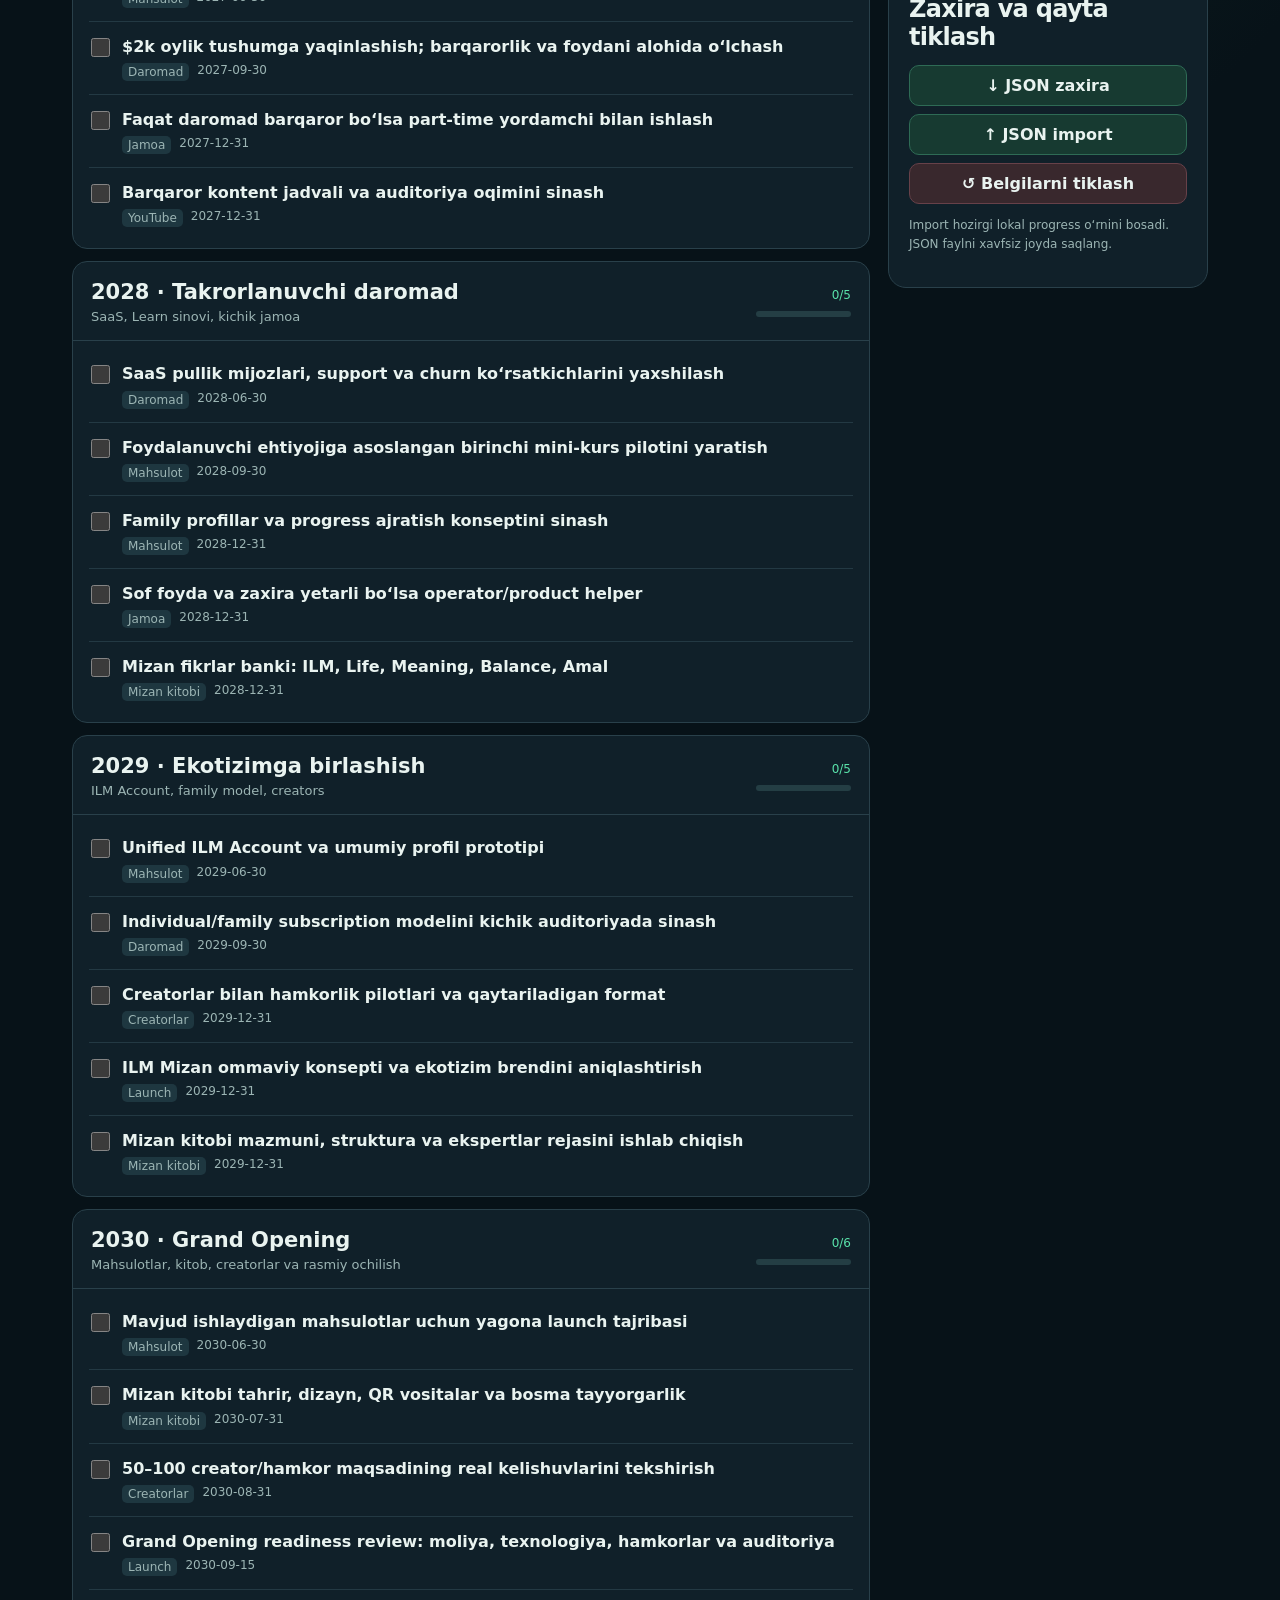
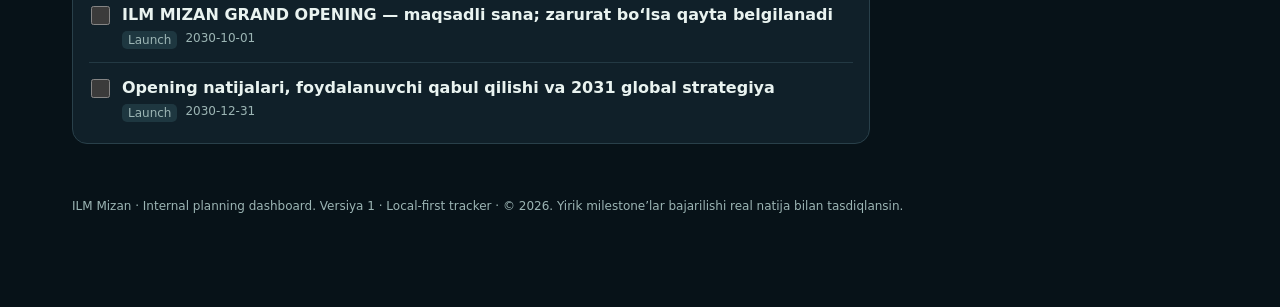
==== commit 7e4660d2: "Add mission control progress rail and status HUD" ====
--- a/index.html
+++ b/index.html
@@ -9,10 +9,12 @@
 *{box-sizing:border-box}body{margin:0;background:radial-gradient(ellipse at 85% 0%,#16392e 0,transparent 35%),var(--bg);color:var(--text)}button,input,select,textarea{font:inherit}button{cursor:pointer}a{color:var(--a)}.shell{max-width:1180px;padding:32px 22px 90px;margin:auto}.eyebrow{letter-spacing:.18em;text-transform:uppercase;color:var(--a);font-size:12px;font-weight:800}.hero{display:flex;justify-content:space-between;align-items:end;gap:20px;margin:22px 0 26px}.hero h1{font-size:clamp(33px,5vw,62px);letter-spacing:-.06em;line-height:1;margin:10px 0}.hero p{color:var(--muted);max-width:720px;line-height:1.65}.pill{display:inline-block;padding:8px 12px;background:#1a3d32;border-radius:99px;color:var(--a);font-size:12px;font-weight:700}.cards{display:grid;grid-template-columns:repeat(4,1fr);gap:12px}.card,.panel{border:1px solid var(--line);border-radius:var(--radius);background:var(--card);padding:20px}.card .k{color:var(--muted);font-size:13px}.card .v{font-size:32px;font-weight:800;letter-spacing:-.04em;margin-top:12px}.card small{color:var(--muted);font-size:12px}.progress{height:9px;background:#29414a;border-radius:15px;overflow:hidden;margin-top:13px}.progress span{display:block;height:100%;background:linear-gradient(90deg,#35a886,var(--a));width:0;transition:width .25s}.layout{display:grid;grid-template-columns:1fr 320px;gap:18px;margin-top:20px}.panel h2{margin:0 0 14px;letter-spacing:-.03em}.muted{color:var(--muted)}.sectionhead{display:flex;justify-content:space-between;align-items:center;gap:12px;margin:25px 0 12px}.sectionhead h2{margin:0}.filters{display:flex;gap:8px;flex-wrap:wrap}.filters button,.action,select,input,textarea{border:1px solid var(--line);border-radius:10px;color:var(--text);background:#172b35;padding:10px 12px}.filters button.active{background:var(--a);color:#08231b;border-color:var(--a);font-weight:750}.year{border:1px solid var(--line);border-radius:15px;background:var(--card);margin-bottom:12px;overflow:hidden}.yearhead{padding:18px 18px 16px;display:flex;align-items:center;justify-content:space-between;gap:12px}.yearhead h3{margin:0;font-size:21px}.yearhead p{color:var(--muted);font-size:13px;margin:5px 0 0}.yearbody{border-top:1px solid var(--line);padding:8px 16px}.task{display:flex;gap:12px;align-items:start;padding:13px 2px;border-bottom:1px solid #233943}.task:last-child{border-bottom:0}.task input{width:19px;height:19px;accent-color:var(--a);margin:3px 0}.taskmain{flex:1;min-width:0}.tasktitle{font-weight:680;line-height:1.45}.done .tasktitle{text-decoration:line-through;color:#87a39c}.meta{display:flex;gap:8px;flex-wrap:wrap;margin-top:5px;font-size:12px;color:var(--muted)}.tag{border-radius:5px;padding:2px 6px;background:#1e3740}.late{color:var(--red)}.upcoming{color:var(--amber)}.side-block{padding:14px 0;border-bottom:1px solid var(--line)}.side-block:last-child{border:none}.side-block b{display:block;margin-bottom:6px}.side-block p{font-size:13px;line-height:1.5;color:var(--muted);margin:5px 0}.stack{display:flex;flex-direction:column;gap:8px}.action{background:#173a31;border-color:#2e6b55;font-weight:700}.action:hover{filter:brightness(1.15)}input:not([type=checkbox]),select,textarea{width:100%}label{font-size:12px;color:var(--muted);display:block;margin:10px 0 5px}.newtask{display:grid;grid-template-columns:2fr 1fr;gap:8px}.note{font-size:12px;color:var(--muted);line-height:1.6}.foot{margin-top:40px;color:var(--muted);font-size:12px;line-height:1.7}.empty{padding:18px;color:var(--muted)}.yearstats{font-size:12px;color:var(--a)}.details{margin-bottom:15px;border-radius:12px;background:#182e35;padding:13px;font-size:13px;line-height:1.6;color:var(--muted)}.bar{height:6px;background:#243e44;border-radius:10px;margin-top:9px;overflow:hidden}.bar>span{height:100%;background:var(--a);display:block}.titleline{display:flex;align-items:center;gap:10px;flex-wrap:wrap}.delete{border:0;background:none;color:#829d9b;font-size:16px}.delete:hover{color:var(--red)}[hidden]{display:none!important}
 @media(max-width:870px){.layout{grid-template-columns:1fr}.cards{grid-template-columns:repeat(2,1fr)}}@media(max-width:550px){.shell{padding:20px 13px 70px}.hero{display:block}.cards{gap:8px}.card{padding:14px}.card .v{font-size:25px}.panel{padding:15px}.newtask{grid-template-columns:1fr}.yearhead{padding:15px}.yearbody{padding:7px 12px}}
 </style>
+<link rel="stylesheet" href="mission-control.css">
 </head>
 <body><main class="shell">
 <div class="eyebrow">ILM → MIZAN → AMAL / Strategy Dashboard</div>
-<div class="hero"><div><h1>Grand Opening<br><span style="color:var(--a)">Roadmap</span></h1><p>Bugungi kichik vazifalardan 2030-yilgi katta ochilishgacha. Rejalar — natijani kuzatish uchun; muddatlar va daromadlar kafolat emas.</p></div><div class="pill">🎯 2030 · Sentabr–Oktabr</div></div>
+<div class="hero"><div><div class="sysline"><span class="signal"></span> MISSION CONTROL · LIVE STRATEGY <span class="sysid">/ IM-2030-01</span></div><h1>Grand Opening<br><span style="color:var(--a)">Roadmap</span></h1><p>Bugungi kichik vazifalardan 2030-yilgi katta ochilishgacha. Rejalar — natijani kuzatish uchun; muddatlar va daromadlar kafolat emas.</p></div><div class="pill">🎯 2030 · Sentabr–Oktabr</div></div>
+<section class="mission-rail" aria-label="5 bosqichli missiya"><div class="rail-track"><span class="rail-progress" id="railProgress"></span></div><div class="rail-nodes"><a href="#year-2026"><span>01</span>FOUNDATION <b>2026</b></a><a href="#year-2027"><span>02</span>TRACTION <b>2027</b></a><a href="#year-2028"><span>03</span>PRODUCT <b>2028</b></a><a href="#year-2029"><span>04</span>ECOSYSTEM <b>2029</b></a><a href="#year-2030"><span>05</span>LAUNCH <b>2030</b></a></div></section>
 <section class="cards">
 <div class="card"><div class="k">Umumiy bajarilish</div><div class="v" id="overall">0%</div><div class="progress"><span id="overallBar"></span></div></div>
 <div class="card"><div class="k">Bajarilgan vazifalar</div><div class="v" id="completed">0/0</div><small>Qo‘lda belgilanadi</small></div>
@@ -93,7 +95,7 @@
 function render(){
 const tasks=all(), now=today(),completed=tasks.filter(t=>stored.done[t.id]).length,late=tasks.filter(t=>!stored.done[t.id]&&t.date<now).length;
 const percent=tasks.length?Math.round(completed/tasks.length*100):0;
-$("#overall").textContent=percent+"%";$("#overallBar").style.width=percent+"%";$("#completed").textContent=completed+"/"+tasks.length;$("#overdue").textContent=late;
+$("#railProgress").style.width=percent+"%";$("#overall").textContent=percent+"%";$("#overallBar").style.width=percent+"%";$("#completed").textContent=completed+"/"+tasks.length;$("#overdue").textContent=late;
 const launch=new Date("2030-10-01T00:00:00"),days=Math.ceil((launch-new Date())/86400000);$("#countdown").textContent=days>0?days+" kun":"0 kun"; 
 let count=0, h="";
 for(const y of [2026,2027,2028,2029,2030]){
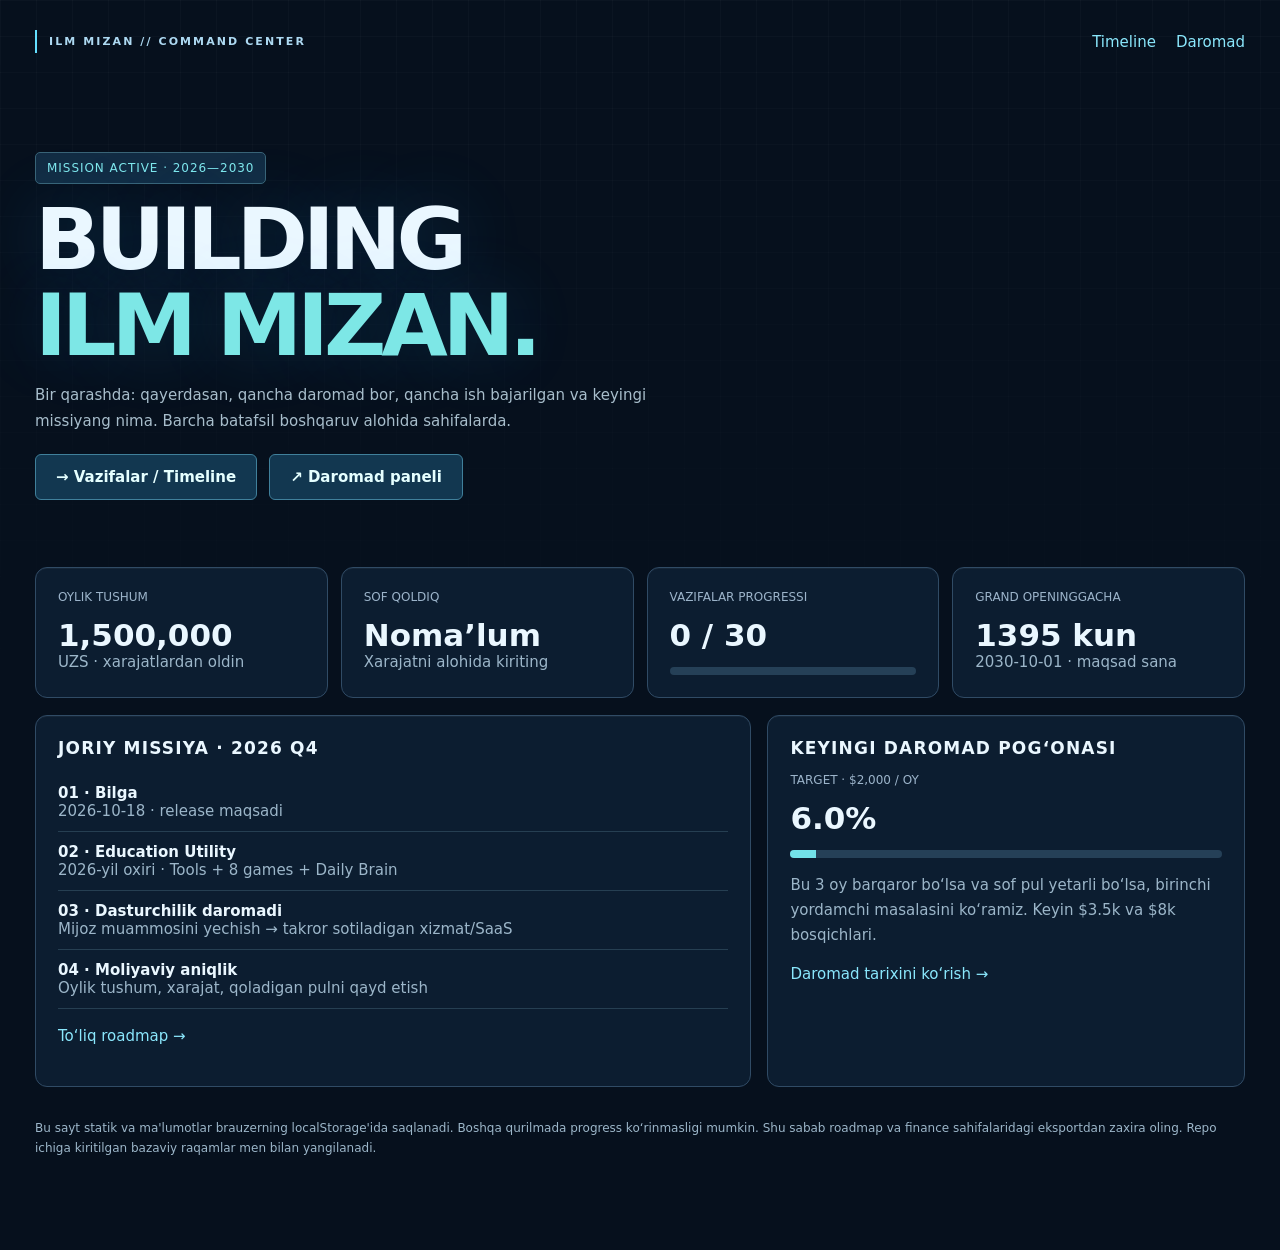
==== commit 1458ba0f: "Make mission overview landing page with finance and roadmap summaries" ====
--- a/index.html
+++ b/index.html
@@ -1,123 +1,3 @@
-<!doctype html>
-<html lang="uz">
-<head>
-<meta charset="utf-8"><meta name="viewport" content="width=device-width, initial-scale=1">
-<meta name="theme-color" content="#09141b">
-<title>ILM Mizan · Grand Opening Roadmap</title>
-<style>
-:root{color-scheme:dark;--bg:#071218;--card:#102029;--card2:#142a33;--line:#29404a;--text:#e9f3f0;--muted:#9cb5b4;--a:#59e2aa;--amber:#ffcc7c;--red:#ff8990;--radius:18px;font-family:Inter,ui-sans-serif,system-ui,-apple-system,Segoe UI,sans-serif}
-*{box-sizing:border-box}body{margin:0;background:radial-gradient(ellipse at 85% 0%,#16392e 0,transparent 35%),var(--bg);color:var(--text)}button,input,select,textarea{font:inherit}button{cursor:pointer}a{color:var(--a)}.shell{max-width:1180px;padding:32px 22px 90px;margin:auto}.eyebrow{letter-spacing:.18em;text-transform:uppercase;color:var(--a);font-size:12px;font-weight:800}.hero{display:flex;justify-content:space-between;align-items:end;gap:20px;margin:22px 0 26px}.hero h1{font-size:clamp(33px,5vw,62px);letter-spacing:-.06em;line-height:1;margin:10px 0}.hero p{color:var(--muted);max-width:720px;line-height:1.65}.pill{display:inline-block;padding:8px 12px;background:#1a3d32;border-radius:99px;color:var(--a);font-size:12px;font-weight:700}.cards{display:grid;grid-template-columns:repeat(4,1fr);gap:12px}.card,.panel{border:1px solid var(--line);border-radius:var(--radius);background:var(--card);padding:20px}.card .k{color:var(--muted);font-size:13px}.card .v{font-size:32px;font-weight:800;letter-spacing:-.04em;margin-top:12px}.card small{color:var(--muted);font-size:12px}.progress{height:9px;background:#29414a;border-radius:15px;overflow:hidden;margin-top:13px}.progress span{display:block;height:100%;background:linear-gradient(90deg,#35a886,var(--a));width:0;transition:width .25s}.layout{display:grid;grid-template-columns:1fr 320px;gap:18px;margin-top:20px}.panel h2{margin:0 0 14px;letter-spacing:-.03em}.muted{color:var(--muted)}.sectionhead{display:flex;justify-content:space-between;align-items:center;gap:12px;margin:25px 0 12px}.sectionhead h2{margin:0}.filters{display:flex;gap:8px;flex-wrap:wrap}.filters button,.action,select,input,textarea{border:1px solid var(--line);border-radius:10px;color:var(--text);background:#172b35;padding:10px 12px}.filters button.active{background:var(--a);color:#08231b;border-color:var(--a);font-weight:750}.year{border:1px solid var(--line);border-radius:15px;background:var(--card);margin-bottom:12px;overflow:hidden}.yearhead{padding:18px 18px 16px;display:flex;align-items:center;justify-content:space-between;gap:12px}.yearhead h3{margin:0;font-size:21px}.yearhead p{color:var(--muted);font-size:13px;margin:5px 0 0}.yearbody{border-top:1px solid var(--line);padding:8px 16px}.task{display:flex;gap:12px;align-items:start;padding:13px 2px;border-bottom:1px solid #233943}.task:last-child{border-bottom:0}.task input{width:19px;height:19px;accent-color:var(--a);margin:3px 0}.taskmain{flex:1;min-width:0}.tasktitle{font-weight:680;line-height:1.45}.done .tasktitle{text-decoration:line-through;color:#87a39c}.meta{display:flex;gap:8px;flex-wrap:wrap;margin-top:5px;font-size:12px;color:var(--muted)}.tag{border-radius:5px;padding:2px 6px;background:#1e3740}.late{color:var(--red)}.upcoming{color:var(--amber)}.side-block{padding:14px 0;border-bottom:1px solid var(--line)}.side-block:last-child{border:none}.side-block b{display:block;margin-bottom:6px}.side-block p{font-size:13px;line-height:1.5;color:var(--muted);margin:5px 0}.stack{display:flex;flex-direction:column;gap:8px}.action{background:#173a31;border-color:#2e6b55;font-weight:700}.action:hover{filter:brightness(1.15)}input:not([type=checkbox]),select,textarea{width:100%}label{font-size:12px;color:var(--muted);display:block;margin:10px 0 5px}.newtask{display:grid;grid-template-columns:2fr 1fr;gap:8px}.note{font-size:12px;color:var(--muted);line-height:1.6}.foot{margin-top:40px;color:var(--muted);font-size:12px;line-height:1.7}.empty{padding:18px;color:var(--muted)}.yearstats{font-size:12px;color:var(--a)}.details{margin-bottom:15px;border-radius:12px;background:#182e35;padding:13px;font-size:13px;line-height:1.6;color:var(--muted)}.bar{height:6px;background:#243e44;border-radius:10px;margin-top:9px;overflow:hidden}.bar>span{height:100%;background:var(--a);display:block}.titleline{display:flex;align-items:center;gap:10px;flex-wrap:wrap}.delete{border:0;background:none;color:#829d9b;font-size:16px}.delete:hover{color:var(--red)}[hidden]{display:none!important}
-@media(max-width:870px){.layout{grid-template-columns:1fr}.cards{grid-template-columns:repeat(2,1fr)}}@media(max-width:550px){.shell{padding:20px 13px 70px}.hero{display:block}.cards{gap:8px}.card{padding:14px}.card .v{font-size:25px}.panel{padding:15px}.newtask{grid-template-columns:1fr}.yearhead{padding:15px}.yearbody{padding:7px 12px}}
-</style>
-<link rel="stylesheet" href="mission-control.css">
-</head>
-<body><main class="shell">
-<div class="eyebrow">ILM → MIZAN → AMAL / Strategy Dashboard</div>
-<div class="hero"><div><div class="sysline"><span class="signal"></span> MISSION CONTROL · LIVE STRATEGY <span class="sysid">/ IM-2030-01</span></div><h1>Grand Opening<br><span style="color:var(--a)">Roadmap</span></h1><p>Bugungi kichik vazifalardan 2030-yilgi katta ochilishgacha. Rejalar — natijani kuzatish uchun; muddatlar va daromadlar kafolat emas.</p></div><div class="pill">🎯 2030 · Sentabr–Oktabr</div></div>
-<section class="mission-rail" aria-label="5 bosqichli missiya"><div class="rail-track"><span class="rail-progress" id="railProgress"></span></div><div class="rail-nodes"><a href="#year-2026"><span>01</span>FOUNDATION <b>2026</b></a><a href="#year-2027"><span>02</span>TRACTION <b>2027</b></a><a href="#year-2028"><span>03</span>PRODUCT <b>2028</b></a><a href="#year-2029"><span>04</span>ECOSYSTEM <b>2029</b></a><a href="#year-2030"><span>05</span>LAUNCH <b>2030</b></a></div></section>
-<section class="cards">
-<div class="card"><div class="k">Umumiy bajarilish</div><div class="v" id="overall">0%</div><div class="progress"><span id="overallBar"></span></div></div>
-<div class="card"><div class="k">Bajarilgan vazifalar</div><div class="v" id="completed">0/0</div><small>Qo‘lda belgilanadi</small></div>
-<div class="card"><div class="k">Muddatidan o‘tgan</div><div class="v" id="overdue">0</div><small>Faqat bajarilmaganlar</small></div>
-<div class="card"><div class="k">Ochilishga qolgan vaqt</div><div class="v" id="countdown">—</div><small>Maqsadli sana: 2030-yil 1-oktabr</small></div>
-</section>
-<div class="layout"><div>
-<div class="sectionhead"><h2>Yo‘l xaritasi</h2><span class="muted" id="viewCount"></span></div>
-<div class="filters" id="filters"><button data-filter="all" class="active">Hammasi</button><button data-filter="soon">Yaqin</button><button data-filter="late">Kechikkan</button><button data-filter="open">Bajarilmagan</button><button data-filter="done">Bajarilgan</button></div>
-<div id="years" style="margin-top:15px"></div>
-</div><aside>
-<section class="panel"><h2>Hozirgi fokus</h2>
-<div class="details"><strong>2026 oktabr–dekabr</strong><br>1. Bilga release<br>2. Education Utility V1<br>3. Birinchi to‘lovli B2B loyihalar<br>4. G‘oyalarni tartibga keltirish<br><br><strong>Qoida:</strong> bir vaqtning o‘zida uchta yangi startapga chuqur kirishmaslik.</div>
-<div class="side-block"><b>💵 Daromad bosqichlari</b><p>$2k/oy — birinchi yordamchi uchun mezon; $3–5k/oy — operator; $8k/oy — mahsulotlar va obuna bilan o‘sish ssenariysi. Xodim olishdan oldin sof pul oqimi va zaxira tekshiriladi.</p></div>
-<div class="side-block"><b>📚 Hozircha kurs yo‘q</b><p>Education Utility avval bepul vositalar + 8 o‘yin + Daily Brain sifatida chiqadi. Kurslar haqiqiy ehtiyoj aniqlangach qo‘shiladi.</p></div>
-<div class="side-block"><b>🔒 Ma’lumot xavfsizligi</b><p>Belgilaringiz shu brauzerda saqlanadi, GitHub yoki boshqa qurilmaga avtomatik sinxronlashmaydi. Export/Import qiling.</p></div>
-</section>
-<section class="panel" style="margin-top:15px"><h2>O‘zim qo‘shaman</h2>
-<form id="addForm">
-<label>Vazifa</label><input id="taskName" maxlength="140" required placeholder="Masalan: 3 ta mijoz intervyusi">
-<div class="newtask"><div><label>Muddat</label><input id="taskDate" type="date" required></div><div><label>Yil</label><select id="taskYear"><option>2026</option><option>2027</option><option>2028</option><option>2029</option><option>2030</option></select></div></div>
-<label>Yo‘nalish</label><select id="taskGroup"><option>Mahsulot</option><option>Daromad</option><option>YouTube</option><option>Jamoa</option><option>Creatorlar</option><option>Mizan kitobi</option><option>Launch</option></select>
-<button type="submit" class="action" style="width:100%;margin-top:14px">+ Vazifa qo‘shish</button></form>
-</section>
-<section class="panel" style="margin-top:15px"><h2>Zaxira va qayta tiklash</h2>
-<div class="stack"><button class="action" id="export">↓ JSON zaxira</button><button class="action" id="importBtn">↑ JSON import</button><input type="file" id="importFile" accept=".json,application/json" hidden><button class="action" id="reset" style="background:#39282d;border-color:#674149">↺ Belgilarni tiklash</button></div><p class="note">Import hozirgi lokal progress o‘rnini bosadi. JSON faylni xavfsiz joyda saqlang.</p></section>
-</aside></div>
-<footer class="foot">ILM Mizan · Internal planning dashboard. Versiya 1 · Local-first tracker · © 2026. Yirik milestone’lar bajarilishi real natija bilan tasdiqlansin.</footer>
-</main>
-<script>
-const BASE=[
-{id:"26bilga",y:2026,date:"2026-10-18",g:"Mahsulot",t:"Bilga — Play Store release uchun tayyorlash va chiqarish"},
-{id:"26ads",y:2026,date:"2026-10-31",g:"Daromad",t:"Өзгөн reklama testini o‘lchash: real suhbatlar va buyurtmalar"},
-{id:"26ideas",y:2026,date:"2026-10-31",g:"Strategiya",t:"Idea Inbox va biznes g‘oyalarini bir joyda yuritish"},
-{id:"26util",y:2026,date:"2026-12-20",g:"Mahsulot",t:"Education Utility V1 — qidiruv, kategoriyalar, bazaviy tools"},
-{id:"26games",y:2026,date:"2026-12-25",g:"Mahsulot",t:"8 ta o‘yin, Daily Brain 5, adaptive difficulty boshlang‘ich versiyasi"},
-{id:"26users",y:2026,date:"2026-12-31",g:"Mahsulot",t:"Birinchi real foydalanuvchi fikrlari va qayta foydalanish ko‘rsatkichlari"},
-{id:"26clients",y:2026,date:"2026-12-31",g:"Daromad",t:"Dastur xizmatidan dastlabki pullik buyurtmalar"},
-{id:"27video",y:2027,date:"2027-03-31",g:"YouTube",t:"2–3 ta pilot video: ehtiyoj → kashfiyot → tushuncha formatida"},
-{id:"27interview",y:2027,date:"2027-03-31",g:"Daromad",t:"Taksi parki va o‘quv markazidagi B2B og‘riqlarni intervyu bilan aniqlash"},
-{id:"27saas",y:2027,date:"2027-06-30",g:"Daromad",t:"Bitta tanlangan B2B yechimni standart SaaS pilotiga aylantirish"},
-{id:"27ret",y:2027,date:"2027-06-30",g:"Mahsulot",t:"Bilga va Utility uchun retention, xatolar va onboarding tahlili"},
-{id:"27rev",y:2027,date:"2027-09-30",g:"Daromad",t:"$2k oylik tushumga yaqinlashish; barqarorlik va foydani alohida o‘lchash"},
-{id:"27ops",y:2027,date:"2027-12-31",g:"Jamoa",t:"Faqat daromad barqaror bo‘lsa part-time yordamchi bilan ishlash"},
-{id:"27channel",y:2027,date:"2027-12-31",g:"YouTube",t:"Barqaror kontent jadvali va auditoriya oqimini sinash"},
-{id:"28saas",y:2028,date:"2028-06-30",g:"Daromad",t:"SaaS pullik mijozlari, support va churn ko‘rsatkichlarini yaxshilash"},
-{id:"28learn",y:2028,date:"2028-09-30",g:"Mahsulot",t:"Foydalanuvchi ehtiyojiga asoslangan birinchi mini-kurs pilotini yaratish"},
-{id:"28family",y:2028,date:"2028-12-31",g:"Mahsulot",t:"Family profillar va progress ajratish konseptini sinash"},
-{id:"28team",y:2028,date:"2028-12-31",g:"Jamoa",t:"Sof foyda va zaxira yetarli bo‘lsa operator/product helper"},
-{id:"28book",y:2028,date:"2028-12-31",g:"Mizan kitobi",t:"Mizan fikrlar banki: ILM, Life, Meaning, Balance, Amal"},
-{id:"29account",y:2029,date:"2029-06-30",g:"Mahsulot",t:"Unified ILM Account va umumiy profil prototipi"},
-{id:"29sub",y:2029,date:"2029-09-30",g:"Daromad",t:"Individual/family subscription modelini kichik auditoriyada sinash"},
-{id:"29creators",y:2029,date:"2029-12-31",g:"Creatorlar",t:"Creatorlar bilan hamkorlik pilotlari va qaytariladigan format"},
-{id:"29brand",y:2029,date:"2029-12-31",g:"Launch",t:"ILM Mizan ommaviy konsepti va ekotizim brendini aniqlashtirish"},
-{id:"29book",y:2029,date:"2029-12-31",g:"Mizan kitobi",t:"Mizan kitobi mazmuni, struktura va ekspertlar rejasini ishlab chiqish"},
-{id:"30products",y:2030,date:"2030-06-30",g:"Mahsulot",t:"Mavjud ishlaydigan mahsulotlar uchun yagona launch tajribasi"},
-{id:"30book",y:2030,date:"2030-07-31",g:"Mizan kitobi",t:"Mizan kitobi tahrir, dizayn, QR vositalar va bosma tayyorgarlik"},
-{id:"30creators",y:2030,date:"2030-08-31",g:"Creatorlar",t:"50–100 creator/hamkor maqsadining real kelishuvlarini tekshirish"},
-{id:"30launch",y:2030,date:"2030-09-15",g:"Launch",t:"Grand Opening readiness review: moliya, texnologiya, hamkorlar va auditoriya"},
-{id:"30event",y:2030,date:"2030-10-01",g:"Launch",t:"ILM MIZAN GRAND OPENING — maqsadli sana; zarurat bo‘lsa qayta belgilanadi"},
-{id:"30follow",y:2030,date:"2030-12-31",g:"Launch",t:"Opening natijalari, foydalanuvchi qabul qilishi va 2031 global strategiya"}
-];
-const META={
-2026:["Poydevor","Bilga, Utility va birinchi pullik mijozlar"],
-2027:["Birinchi pul tizimi","B2B mahsulot, user feedback va kontent pilotlari"],
-2028:["Takrorlanuvchi daromad","SaaS, Learn sinovi, kichik jamoa"],
-2029:["Ekotizimga birlashish","ILM Account, family model, creators"],
-2030:["Grand Opening","Mahsulotlar, kitob, creatorlar va rasmiy ochilish"]};
-const KEY="ilm-mizan-timeline-v1";
-let stored={done:{},extra:[]};
-try{const v=JSON.parse(localStorage.getItem(KEY)||"null");if(v&&typeof v==="object")stored={done:v.done||{},extra:Array.isArray(v.extra)?v.extra:[]}}catch(e){}
-let filter="all";
-const $=s=>document.querySelector(s);
-const save=()=>localStorage.setItem(KEY,JSON.stringify(stored));
-const all=()=>BASE.concat(stored.extra);
-const esc=s=>String(s).replace(/[&<>"']/g,c=>({"&":"&amp;","<":"&lt;",">":"&gt;",'"':"&quot;","'":"&#39;"}[c]));
-const today=()=>{const d=new Date();return [d.getFullYear(),String(d.getMonth()+1).padStart(2,"0"),String(d.getDate()).padStart(2,"0")].join("-")};
-function render(){
-const tasks=all(), now=today(),completed=tasks.filter(t=>stored.done[t.id]).length,late=tasks.filter(t=>!stored.done[t.id]&&t.date<now).length;
-const percent=tasks.length?Math.round(completed/tasks.length*100):0;
-$("#railProgress").style.width=percent+"%";$("#overall").textContent=percent+"%";$("#overallBar").style.width=percent+"%";$("#completed").textContent=completed+"/"+tasks.length;$("#overdue").textContent=late;
-const launch=new Date("2030-10-01T00:00:00"),days=Math.ceil((launch-new Date())/86400000);$("#countdown").textContent=days>0?days+" kun":"0 kun"; 
-let count=0, h="";
-for(const y of [2026,2027,2028,2029,2030]){
-const each=tasks.filter(t=>t.y===y).sort((a,b)=>a.date.localeCompare(b.date));
-const visible=each.filter(t=>filter==="all"||filter==="done"&&stored.done[t.id]||filter==="open"&&!stored.done[t.id]||filter==="late"&&!stored.done[t.id]&&t.date<now||filter==="soon"&&!stored.done[t.id]&&t.date>=now&&t.date<=new Date(Date.now()+45*86400000).toISOString().slice(0,10));
-if(!visible.length)continue;count+=visible.length;
-const cnt=each.filter(t=>stored.done[t.id]).length;
-h+='<section class="year"><div class="yearhead"><div><h3>'+y+' · '+META[y][0]+'</h3><p>'+META[y][1]+'</p></div><div style="text-align:right;min-width:95px"><div class="yearstats">'+cnt+'/'+each.length+'</div><div class="bar"><span style="width:'+(100*cnt/each.length)+'%"></span></div></div></div><div class="yearbody">';
-for(const t of visible){const checked=!!stored.done[t.id],isLate=!checked&&t.date<now;
-h+='<div class="task '+(checked?'done':'')+'"><input type="checkbox" aria-label="Bajarildi: '+esc(t.t)+'" data-toggle="'+esc(t.id)+'" '+(checked?'checked':'')+'><div class="taskmain"><div class="tasktitle">'+esc(t.t)+'</div><div class="meta"><span class="tag">'+esc(t.g)+'</span><span class="'+(isLate?'late':'')+'">'+esc(t.date)+'</span>'+(isLate?'<span class="late">● Kechikkan</span>':'')+'</div></div>'+(t.custom?'<button class="delete" title="O‘chirish" data-remove="'+esc(t.id)+'">×</button>':'')+'</div>';}
-h+='</div></section>';
-}
-$("#years").innerHTML=h||'<div class="empty">Bu filtr bo‘yicha vazifa topilmadi.</div>';$("#viewCount").textContent=count+" ta vazifa";
-document.querySelectorAll("[data-toggle]").forEach(el=>el.addEventListener("change",e=>{stored.done[el.dataset.toggle]=e.target.checked;save();render()}));
-document.querySelectorAll("[data-remove]").forEach(el=>el.addEventListener("click",()=>{if(confirm("Vazifani o‘chirasizmi?")){stored.extra=stored.extra.filter(x=>x.id!==el.dataset.remove);delete stored.done[el.dataset.remove];save();render()}}));
-}
-$("#filters").addEventListener("click",e=>{const b=e.target.closest("[data-filter]");if(!b)return;filter=b.dataset.filter;document.querySelectorAll("[data-filter]").forEach(x=>x.classList.toggle("active",x===b));render()});
-$("#addForm").addEventListener("submit",e=>{e.preventDefault();const t=$("#taskName").value.trim(),date=$("#taskDate").value,y=+$("#taskYear").value;if(!t||!date)return;stored.extra.push({id:"custom-"+Date.now()+"-"+Math.random().toString(36).slice(2),t,date,y,g:$("#taskGroup").value,custom:true});save();e.target.reset();render()});
-$("#taskDate").value=today();
-$("#export").addEventListener("click",()=>{const blob=new Blob([JSON.stringify({version:1,exportedAt:new Date().toISOString(),...stored},null,2)],{type:"application/json"}),url=URL.createObjectURL(blob),a=document.createElement("a");a.href=url;a.download="ilm-mizan-roadmap-backup.json";a.click();setTimeout(()=>URL.revokeObjectURL(url),1000)});
-$("#importBtn").addEventListener("click",()=>$("#importFile").click());
-$("#importFile").addEventListener("change",async e=>{const f=e.target.files[0];if(!f)return;try{const data=JSON.parse(await f.text());if(!data.done||!Array.isArray(data.extra))throw Error("Noto‘g‘ri zaxira formati");if(!confirm("Joriy lokal natijalarni import bilan almashtirasizmi?"))return;stored={done:data.done,extra:data.extra};save();render();alert("Import bajarildi")}catch(err){alert("Import xatosi: "+err.message)}finally{e.target.value=""}});
-$("#reset").addEventListener("click",()=>{if(confirm("Barcha belgilangan natijalar va o‘zingiz qo‘shgan vazifalar o‘chadi. Davom etasizmi?")){stored={done:{},extra:[]};save();render()}});
-render();
-</script></body></html>+<!doctype html><html lang="uz"><head><meta charset="utf-8"><meta name="viewport" content="width=device-width,initial-scale=1"><title>ILM Mizan — Mission Overview</title><link rel="stylesheet" href="mission-control.css"><style>body{background:#06101d;color:#eaf7ff;font:15px system-ui;margin:0}.wrap{max-width:1210px;margin:auto;padding:30px 20px 80px}nav{display:flex;align-items:center;justify-content:space-between;flex-wrap:wrap;gap:15px}nav a,.link{color:#8ae7fc;text-decoration:none}nav .links{display:flex;gap:20px}.hero{padding:65px 0 35px}.hero h1{font-size:clamp(45px,7vw,86px);line-height:1;letter-spacing:-.06em;margin:12px 0}.hero h1 span{color:#7de7e6}.hero p{color:#a8becc;line-height:1.7;max-width:680px}.grid{display:grid;grid-template-columns:repeat(4,minmax(0,1fr));gap:13px}.panel{background:#0c1d30;border:1px solid #304b65;border-radius:12px;padding:22px}.k{color:#9cb4ca;font-size:12px}.v{font-size:31px;font-weight:800;margin-top:13px;font-variant-numeric:tabular-nums}.bar{height:8px;background:#254057;border-radius:10px;overflow:hidden;margin-top:14px}.bar span{display:block;height:100%;background:#73e2e9}.blocks{display:grid;grid-template-columns:1.5fr 1fr;gap:16px;margin-top:17px}h2{margin:0 0 15px;font-size:20px}p,li{line-height:1.65}.muted{color:#9cb6c9}.status{padding:11px 0;border-bottom:1px solid #263f52}.status:last-child{border:0}.status a{color:#8dedfb}.pill{display:inline-block;border:1px solid #396477;color:#7fe8ed;padding:8px 11px;border-radius:5px;font-size:12px}.actions{display:flex;gap:12px;flex-wrap:wrap;margin-top:20px}.actions a{border:1px solid #40809b;background:#123750;padding:13px 20px;text-decoration:none;color:#e5ffff;border-radius:6px;font-weight:700}.actions a:hover{background:#1b5571}@media(max-width:850px){.grid{grid-template-columns:repeat(2,1fr)}.blocks{grid-template-columns:1fr}}@media(max-width:480px){.hero{padding:36px 0 20px}.grid{gap:9px}.panel{padding:15px}.v{font-size:25px}}</style></head><body><main class="wrap"><nav><div class="sysline">ILM MIZAN // COMMAND CENTER</div><div class="links"><a href="roadmap.html">Timeline</a><a href="finance.html">Daromad</a></div></nav><section class="hero"><span class="pill">MISSION ACTIVE · 2026—2030</span><h1>Building<br><span>ILM Mizan.</span></h1><p>Bir qarashda: qayerdasan, qancha daromad bor, qancha ish bajarilgan va keyingi missiyang nima. Barcha batafsil boshqaruv alohida sahifalarda.</p><div class="actions"><a href="roadmap.html">→ Vazifalar / Timeline</a><a href="finance.html">↗ Daromad paneli</a></div></section><section class="grid"><div class="panel"><div class="k">OYLIK TUSHUM</div><div class="v" id="income">1 500 000</div><div class="muted">UZS · xarajatlardan oldin</div></div><div class="panel"><div class="k">SOF QOLDIQ</div><div class="v" id="net">Noma’lum</div><div class="muted">Xarajatni alohida kiriting</div></div><div class="panel"><div class="k">VAZIFALAR PROGRESSI</div><div class="v" id="done">0 / 30</div><div class="bar"><span id="progress" style="width:0"></span></div></div><div class="panel"><div class="k">GRAND OPENINGGACHA</div><div class="v" id="days">—</div><div class="muted">2030-10-01 · maqsad sana</div></div></section><div class="blocks"><section class="panel"><h2>Joriy missiya · 2026 Q4</h2><div class="status"><b>01 · Bilga</b><div class="muted">2026-10-18 · release maqsadi</div></div><div class="status"><b>02 · Education Utility</b><div class="muted">2026-yil oxiri · Tools + 8 games + Daily Brain</div></div><div class="status"><b>03 · Dasturchilik daromadi</b><div class="muted">Mijoz muammosini yechish → takror sotiladigan xizmat/SaaS</div></div><div class="status"><b>04 · Moliyaviy aniqlik</b><div class="muted">Oylik tushum, xarajat, qoladigan pulni qayd etish</div></div><p><a class="link" href="roadmap.html">To‘liq roadmap →</a></p></section><section class="panel"><h2>Keyingi daromad pog‘onasi</h2><div class="k">TARGET · $2,000 / OY</div><div class="v" id="goalpct">—</div><div class="bar"><span id="goalbar"></span></div><p class="muted">Bu 3 oy barqaror bo‘lsa va sof pul yetarli bo‘lsa, birinchi yordamchi masalasini ko‘ramiz. Keyin $3.5k va $8k bosqichlari.</p><p><a class="link" href="finance.html">Daromad tarixini ko‘rish →</a></p></section></div><p class="muted" style="font-size:12px;margin-top:32px">Bu sayt statik va ma'lumotlar brauzerning localStorage'ida saqlanadi. Boshqa qurilmada progress ko‘rinmasligi mumkin. Shu sabab roadmap va finance sahifalaridagi eksportdan zaxira oling. Repo ichiga kiritilgan bazaviy raqamlar men bilan yangilanadi.</p></main><script>
+let f={months:{"2026-10":{income:1500000,expense:null}},rate:12500};try{f=JSON.parse(localStorage.getItem('ilm-mizan-finance-v1'))||f}catch{}const m=f.months[Object.keys(f.months).sort().at(-1)]||{income:0,expense:null};const fmt=n=>new Intl.NumberFormat('uz-UZ').format(n);document.getElementById('income').textContent=fmt(m.income||0);if(m.expense!==null&&m.expense!==undefined)document.getElementById('net').textContent=fmt(m.income-m.expense)+' UZS';const pct=Math.min(100,(m.income||0)/(2000*(f.rate||12500))*100);document.getElementById('goalpct').textContent=pct.toFixed(1)+'%';document.getElementById('goalbar').style.width=pct+'%';
+let done={};try{done=JSON.parse(localStorage.getItem('ilm-mizan-timeline-v1'))||{}}catch{}const d=Object.values(done.done||{}).filter(Boolean).length;const ex=(done.extra||[]).length;document.getElementById('done').textContent=d+' / '+(30+ex);document.getElementById('progress').style.width=Math.min(100,d/(30+ex)*100)+'%';const n=Math.max(0,Math.ceil((new Date('2030-10-01T00:00:00')-new Date())/86400000));document.getElementById('days').textContent=n+' kun';</script></body></html>
--- a/mission-control.css
+++ b/mission-control.css
@@ -0,0 +1,6 @@
+/* ILM Mizan — Mission Control visual system */
+:root{--bg:#050b16;--card:#0c192c;--card2:#102440;--line:#223956;--text:#edf5ff;--muted:#8ea5c1;--a:#70ddff;--amber:#f8ba66;--red:#fb808c;--radius:6px;font-family:"Segoe UI",Inter,system-ui,sans-serif}
+body{background:radial-gradient(ellipse at 92% 5%,#133d5d 0,transparent 38%),radial-gradient(ellipse at 0 42%,#101c3d 0,transparent 37%),#050b16;min-height:100vh}
+body:before{content:"";position:fixed;inset:0;z-index:-1;pointer-events:none;background-image:linear-gradient(#ffffff06 1px,transparent 1px),linear-gradient(90deg,#ffffff06 1px,transparent 1px);background-size:36px 36px;mask-image:linear-gradient(to bottom,#000 0%,transparent 85%)}
+.shell{max-width:1320px}.eyebrow{color:#92eaff}.hero{margin:34px 0 32px}.hero h1{text-transform:uppercase;letter-spacing:-.075em;font-size:clamp(45px,6.7vw,91px);line-height:.94;text-shadow:0 0 70px #27a8ff33}.hero h1 span{color:#8ae8ff}.hero p{max-width:640px}.sysline{font-size:11px;letter-spacing:.19em;color:#add9f2;font-weight:800;border-left:2px solid #63dfff;padding:5px 0 5px 12px;display:flex;gap:10px;align-items:center}.signal{width:7px;height:7px;border-radius:50%;background:#78f6ce;box-shadow:0 0 15px #65e9d7;animation:pulse 2s infinite}.sysid{color:#597997}@keyframes pulse{50%{opacity:.35}}.pill{background:#122c43;border:1px solid #4a8399;color:#8eeaff;letter-spacing:.08em;border-radius:4px;padding:12px 17px}.card,.panel,.year{background:linear-gradient(145deg,#111e34,#091625);border:1px solid #28425b;border-radius:7px;box-shadow:inset 0 1px #ffffff0b}.card{position:relative;overflow:hidden}.card:after{content:"";position:absolute;width:54px;height:54px;right:-24px;top:-24px;transform:rotate(45deg);border:1px solid #73daff3f}.card .v{color:#edfaff;font-variant-numeric:tabular-nums;font-weight:800}.card:nth-child(3) .v{color:#ffb77a}.progress span,.bar>span{background:linear-gradient(90deg,#1679c7,#7bfff1)}.sectionhead h2,.panel h2{text-transform:uppercase;letter-spacing:.07em;font-size:17px}.filters button,.action,select,input,textarea{background:#101e33;border-color:#2d4b66;border-radius:4px}.filters button.active{background:#63d6fa;border-color:#63d6fa;color:#04121c}.action{background:#14314c;border-color:#31658a;color:#c9eeff}.action:hover{background:#1a4161}.yearhead h3{font-size:19px;text-transform:uppercase;letter-spacing:.035em}.yearstats{color:#80e7ff}.task{border-color:#21364d}.task input{accent-color:#56d9fd}.tag{background:#172c43;border:1px solid #2a465e;color:#acd0e9}.details{background:#0b2033;border:1px solid #24465d;border-radius:5px}.mission-rail{position:relative;background:#0b1a2e;border:1px solid #34546c;padding:30px 28px 21px;margin:0 0 18px;box-shadow:0 0 60px #0b78a713}.mission-rail:before{content:"MISSION SEQUENCE // 2026—2030";display:block;font-size:11px;letter-spacing:.19em;color:#7cbdda;font-weight:800;margin-bottom:26px}.rail-track{position:absolute;left:50px;right:50px;top:77px;height:3px;background:#28506a}.rail-progress{display:block;height:100%;width:0;background:#84ebff;box-shadow:0 0 14px #5ce3ff;transition:width .3s}.rail-nodes{position:relative;display:grid;grid-template-columns:repeat(5,1fr);gap:10px}.rail-nodes a{display:flex;flex-direction:column;align-items:flex-start;color:#a1c2d8;gap:5px;font-size:10px;letter-spacing:.1em;font-weight:700;text-decoration:none}.rail-nodes a:hover{color:#fff}.rail-nodes a span{width:32px;height:32px;display:grid;place-items:center;background:#0a1b2c;border:1px solid #4782a6;color:#7be5ff;border-radius:50%;box-shadow:0 0 0 5px #0b1a2e;font-size:11px;margin-bottom:8px}.rail-nodes b{color:#edf6ff;font-size:16px;letter-spacing:0}.note,.foot{color:#88a5bb}.year{scroll-margin-top:25px}button:focus-visible,a:focus-visible,input:focus-visible{outline:2px solid #75e7ff;outline-offset:3px}
+@media(max-width:600px){.mission-rail{padding:22px 12px 14px}.mission-rail:before{font-size:9px}.rail-track{top:67px;left:25px;right:25px}.rail-nodes{gap:2px}.rail-nodes a{font-size:8px;letter-spacing:0}.rail-nodes a span{width:25px;height:25px;font-size:9px}.rail-nodes b{font-size:13px}.sysid{display:none}.hero h1{font-size:48px}}@media(prefers-reduced-motion:reduce){*{animation:none!important;transition:none!important}}
